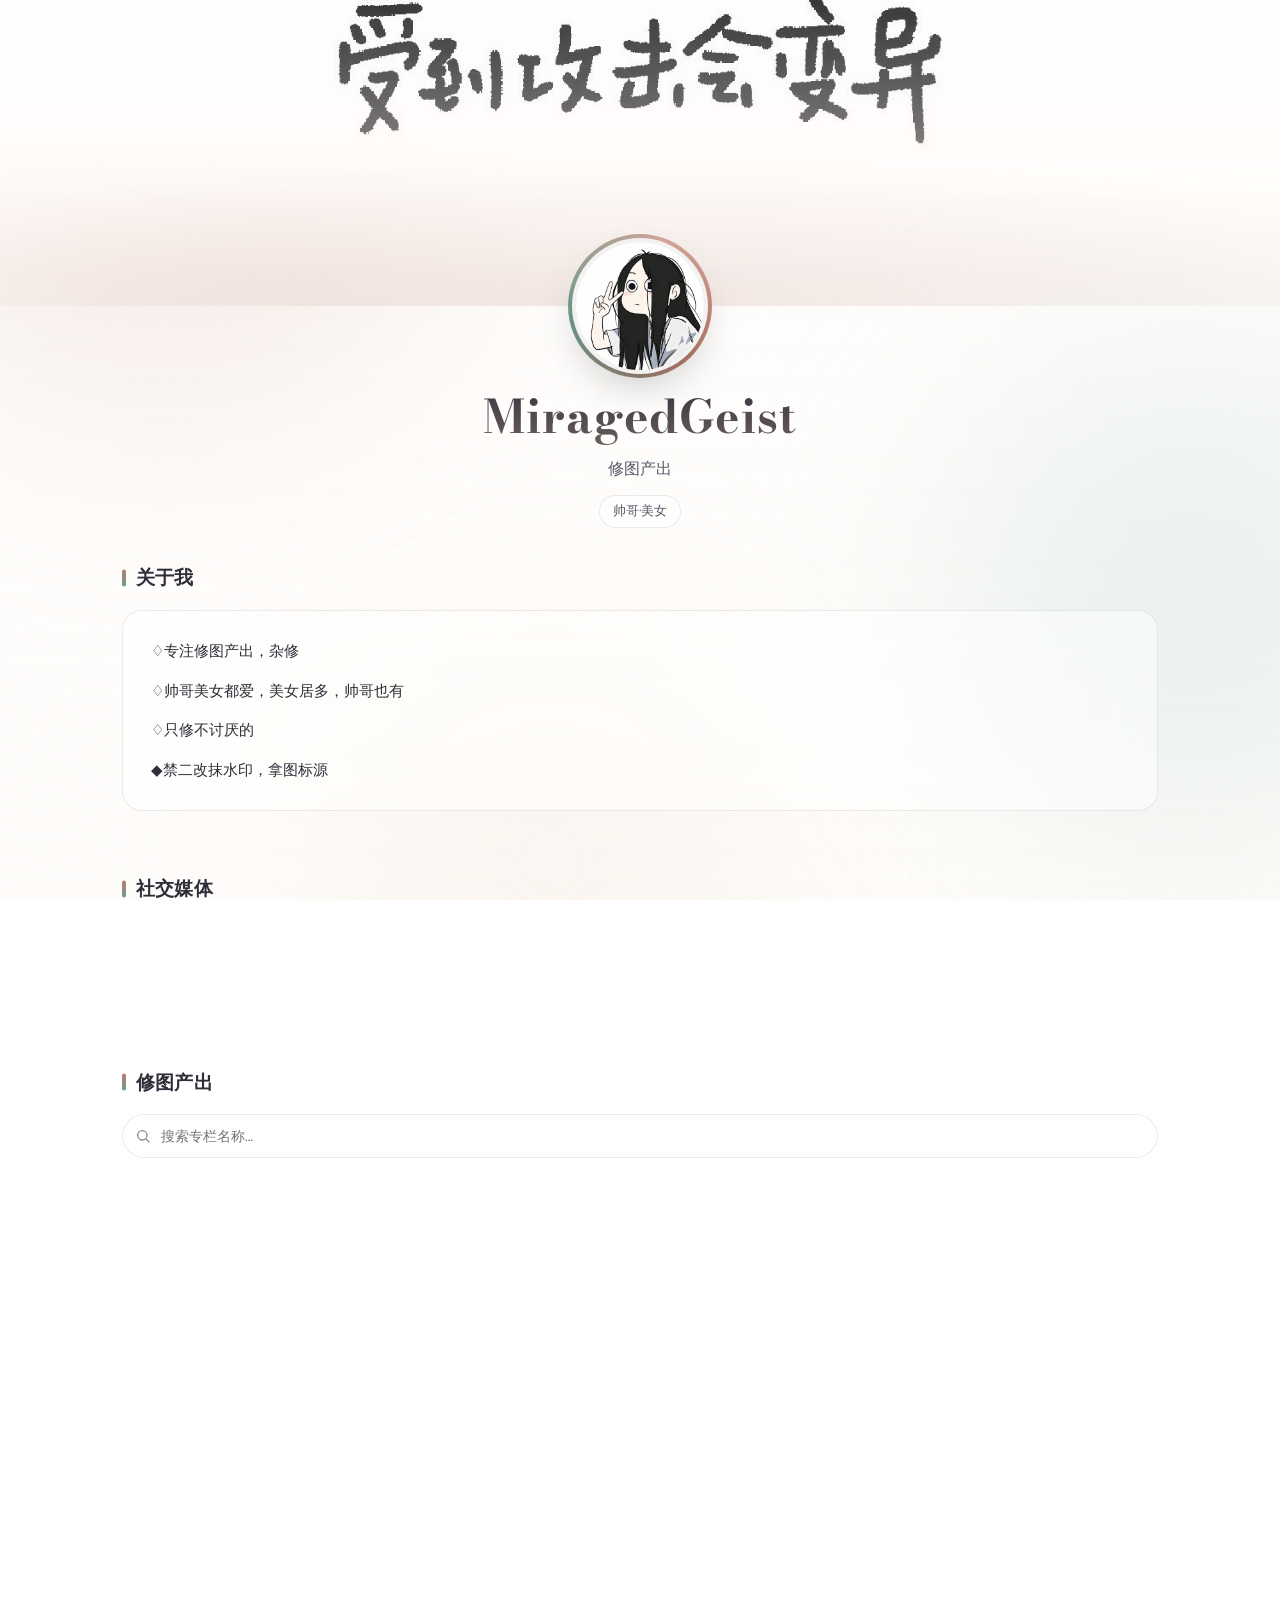
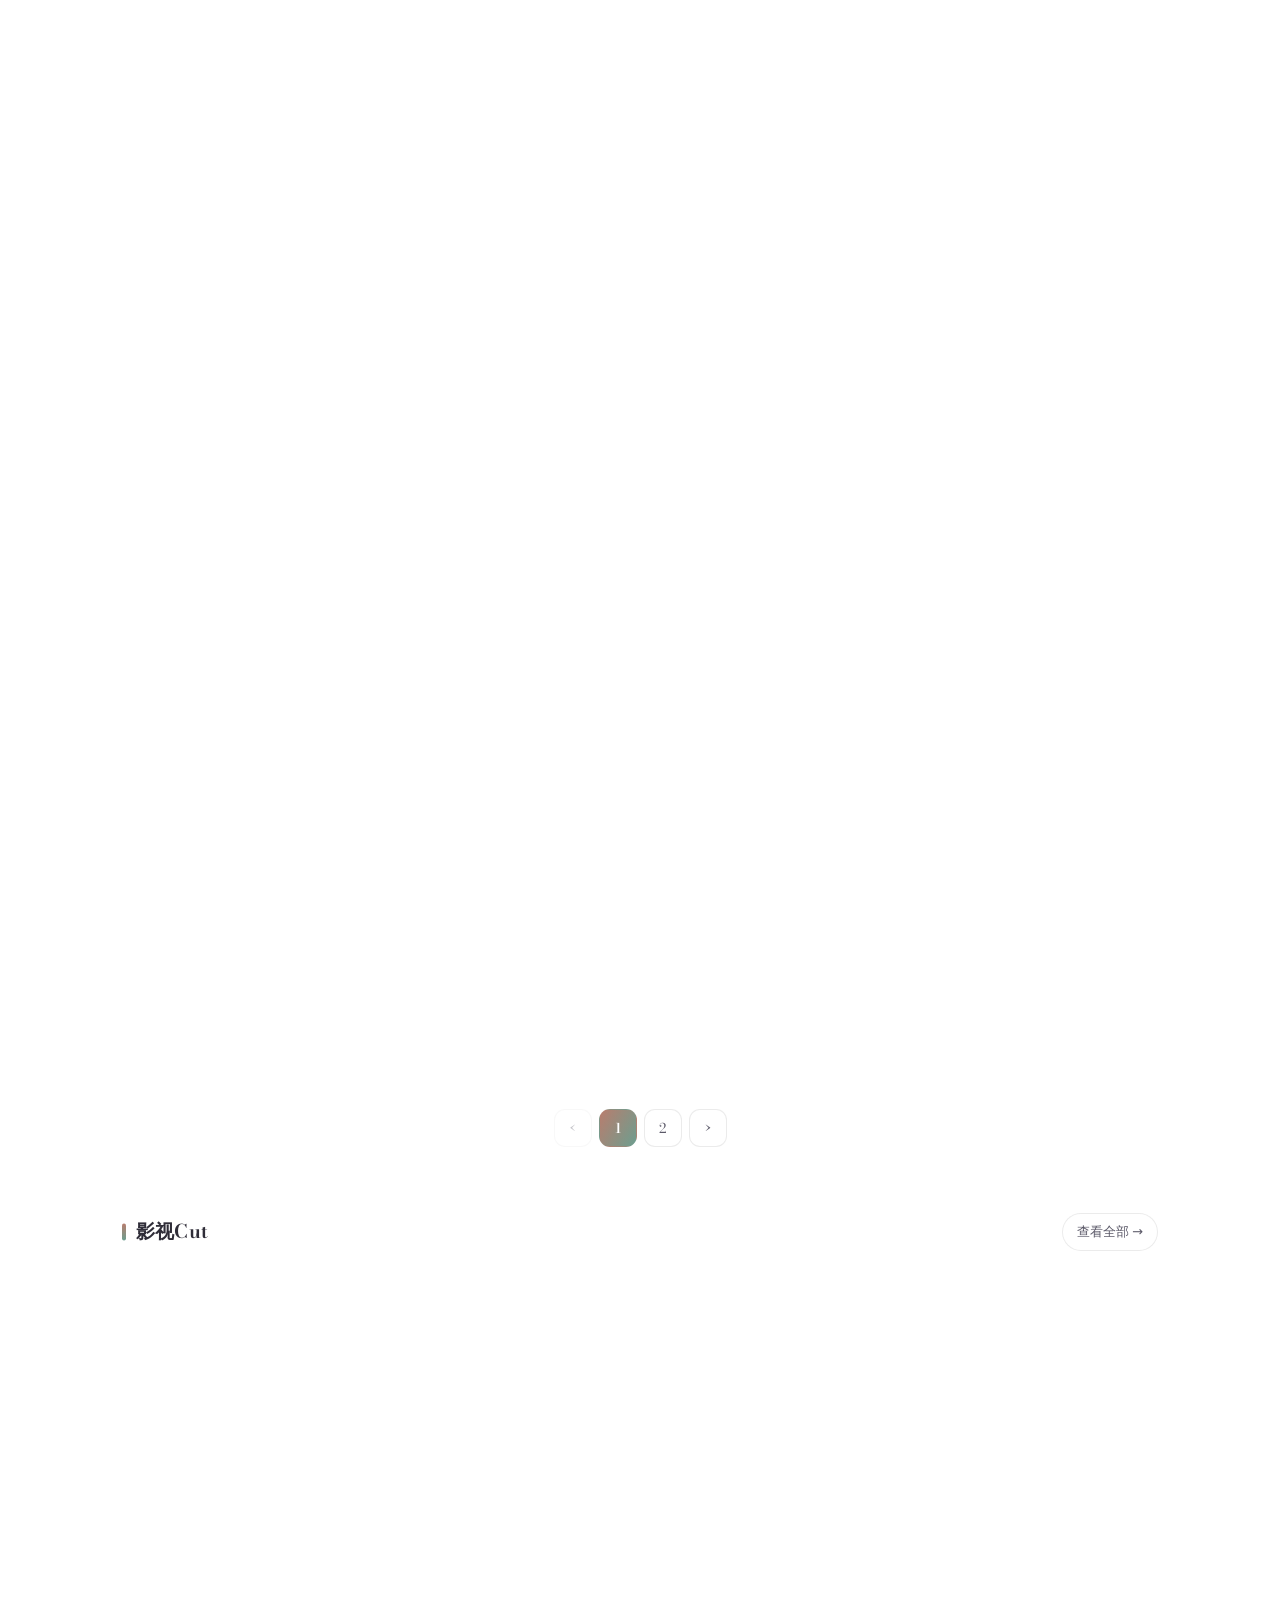
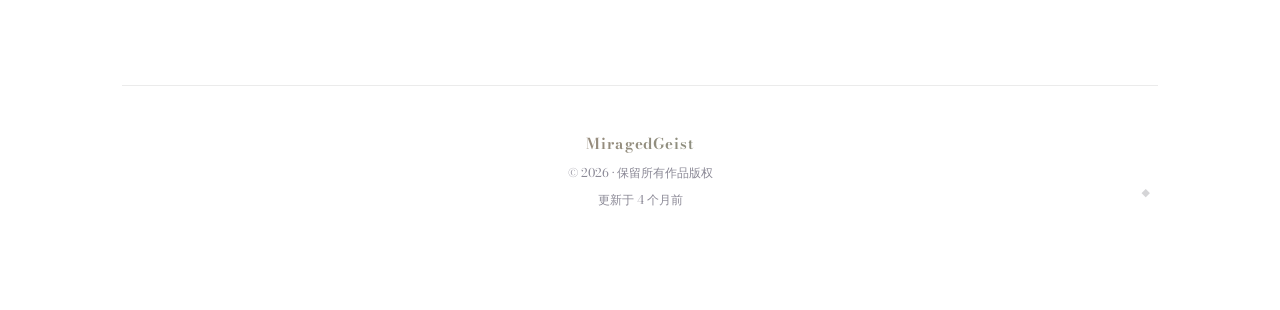
==== index.html @ fd935214 "v5-fix: 灯箱大图原图直出 + 恢复默认原图直传 - app.js cosViewUrl 不再追加 imageMogr2 桶侧缩放/压缩,点开大图与下载均为原图 - admin.js LS_QU" ====
<!DOCTYPE html>
<html lang="zh-CN">
<head>
<meta charset="UTF-8" />
<meta name="viewport" content="width=device-width, initial-scale=1, viewport-fit=cover" />
<title>MiragedGeist</title>
<meta name="description" content="MiragedGeist — 修图与剪辑作品集 · 个人名片" />
<meta property="og:title" content="MiragedGeist" />
<meta property="og:description" content="修图与剪辑作品集 · 个人名片" />
<meta property="og:type" content="profile" />
<!-- 网站图标 / 添加到主屏幕显示的图标（使用头像） -->
<link rel="icon" type="image/png" sizes="32x32" href="media/icons/favicon-32.png" />
<link rel="apple-touch-icon" href="media/icons/apple-touch-icon.png" />
<link rel="manifest" href="manifest.webmanifest" />
<!-- 英文字体：Bodoni Moda 已改为本地自托管（assets/fonts/），不再依赖被墙的 Google Fonts -->
<link rel="preload" as="font" type="font/woff2" href="assets/fonts/bodoni-moda-latin-wght-normal.woff2" crossorigin />
<!-- 中文字体：霞鹜铭心宋（LXGW Heart Serif，国产字体服务，国内访问快） -->
<link rel="stylesheet" href="https://fontsapi.zeoseven.com/24/main/result.css" />
<link rel="stylesheet" href="assets/css/style.css" />
</head>
<body>

<div class="aurora" aria-hidden="true">
  <span class="blob b1"></span><span class="blob b2"></span><span class="blob b3"></span>
  <span class="grain"></span>
</div>

<!-- ============ 首页 ============ -->
<main id="view-home" class="view">

  <!-- Hero -->
  <header class="hero" id="hero">
    <div class="hero-cover" id="heroCover"></div>
    <div class="hero-veil"></div>
    <div class="avatar-wrap">
      <div class="avatar-ring"></div>
      <img class="avatar" id="heroAvatar" alt="头像" />
      <button class="pin-edit avatar-edit" data-edit="avatar" title="更换头像">
        <svg viewBox="0 0 24 24"><path d="M12 15.2a3.2 3.2 0 1 0 0-6.4 3.2 3.2 0 0 0 0 6.4Z"/><path d="M9 3.5 7.8 5.6H5A2 2 0 0 0 3 7.6v9.9a2 2 0 0 0 2 2h14a2 2 0 0 0 2-2V7.6a2 2 0 0 0-2-2h-2.8L15 3.5H9Z" fill="none" stroke="currentColor" stroke-width="1.7"/></svg>
      </button>
    </div>
    <div class="hero-inner">
      <h1 class="hero-name" id="heroName">MiragedGeist</h1>
      <p class="hero-tagline" id="heroTagline"></p>
      <div class="hero-meta" id="heroMeta"></div>
    </div>
    <button class="pin-edit cover-edit" data-edit="cover" title="更换背景图">
      <svg viewBox="0 0 24 24"><path d="M12 15.2a3.2 3.2 0 1 0 0-6.4 3.2 3.2 0 0 0 0 6.4Z"/><path d="M9 3.5 7.8 5.6H5A2 2 0 0 0 3 7.6v9.9a2 2 0 0 0 2 2h14a2 2 0 0 0 2-2V7.6a2 2 0 0 0-2-2h-2.8L15 3.5H9Z" fill="none" stroke="currentColor" stroke-width="1.7"/></svg>
      <span>背景</span>
    </button>
  </header>

  <div class="page">

    <!-- 简介 -->
    <section class="sec" id="sec-about">
      <div class="sec-head">
        <h2>关于我</h2>
        <button class="btn-ghost edit-only" data-edit="bio">编辑简介</button>
      </div>
      <div class="card bio" id="bioBox"></div>
    </section>

    <!-- 社交媒体 -->
    <section class="sec" id="sec-social">
      <div class="sec-head">
        <h2>社交媒体</h2>
        <button class="btn-ghost edit-only" data-edit="social-add">+ 粘贴链接添加</button>
      </div>
      <div class="social-grid" id="socialGrid"></div>
    </section>

    <!-- 修图产出 -->
    <section class="sec" id="sec-works">
      <div class="sec-head">
        <h2>修图产出</h2>
        <button class="btn-ghost edit-only" data-edit="work-add">+ 新建专栏</button>
      </div>
      <div class="search-bar">
        <svg class="mag" viewBox="0 0 24 24"><path d="M21 21l-4.3-4.3M11 18a7 7 0 1 0 0-14 7 7 0 0 0 0 14Z" fill="none" stroke="currentColor" stroke-width="2" stroke-linecap="round"/></svg>
        <input id="workSearch" type="search" placeholder="搜索专栏名称…" autocomplete="off" />
      </div>
      <div class="collections" id="workCollections"></div>
      <div class="pager" id="workPager" hidden></div>
    </section>

    <!-- 影视Cut -->
    <section class="sec" id="sec-films">
      <div class="sec-head">
        <h2>影视Cut</h2>
        <a class="col-more" href="#/films" title="查看全部">查看全部 →</a>
        <button class="btn-ghost edit-only" data-edit="film-add">+ 添加影视</button>
      </div>
      <div class="film-grid" id="filmHome"></div>
    </section>

    <footer class="foot">
      <div class="foot-mark" id="footMark">MiragedGeist</div>
      <div class="foot-sub">© <span id="year"></span> · 保留所有作品版权</div>
      <div class="foot-sub" id="updatedAt"></div>
      <button class="foot-key" id="adminKey" title="管理入口">◆</button>
    </footer>
  </div>
</main>

<!-- ============ 专栏详情 ============ -->
<main id="view-detail" class="view" hidden>
  <div class="page detail-page">
    <button class="back-btn" id="backBtn">
      <svg viewBox="0 0 24 24"><path d="M15 5l-7 7 7 7" fill="none" stroke="currentColor" stroke-width="2" stroke-linecap="round" stroke-linejoin="round"/></svg>
      返回
    </button>
    <div class="detail-head">
      <div class="detail-title-row">
        <h1 id="detailTitle"></h1>
      </div>
      <p id="detailDesc"></p>
      <div class="detail-tools edit-only">
        <button class="btn-solid" id="detailUpload">+ 上传到此专栏</button>
        <button class="btn-ghost" id="detailAddUrl">🌐 粘贴外链图片</button>
        <button class="btn-ghost" id="detailEdit">编辑专栏信息</button>
        <button class="btn-ghost danger" id="detailDelete">删除专栏</button>
      </div>
    </div>
    <div class="masonry" id="detailGrid"></div>
    <div class="pager" id="detailPager" hidden></div>
    <div class="empty" id="detailEmpty" hidden>这个专栏还没有作品</div>
  </div>
</main>

<!-- ============ 影视Cut 列表 ============ -->
<main id="view-films" class="view" hidden>
  <div class="page detail-page">
    <button class="back-btn" id="filmsBackBtn">
      <svg viewBox="0 0 24 24"><path d="M15 5l-7 7 7 7" fill="none" stroke="currentColor" stroke-width="2" stroke-linecap="round" stroke-linejoin="round"/></svg>
      返回
    </button>
    <div class="detail-head">
      <div class="detail-title-row">
        <h1>影视Cut</h1>
      </div>
      <div class="detail-tools edit-only">
        <button class="btn-solid" id="filmAddBtn">+ 添加影视</button>
      </div>
    </div>
    <div class="search-bar">
      <svg class="mag" viewBox="0 0 24 24"><path d="M21 21l-4.3-4.3M11 18a7 7 0 1 0 0-14 7 7 0 0 0 0 14Z" fill="none" stroke="currentColor" stroke-width="2" stroke-linecap="round"/></svg>
      <input id="filmSearch" type="search" placeholder="搜索影视名…" autocomplete="off" />
    </div>
    <div class="film-grid" id="filmList"></div>
    <div class="pager" id="filmPager" hidden></div>
    <div class="empty" id="filmEmpty" hidden>还没有影视资料</div>
  </div>
</main>

<!-- ============ 灯箱 ============ -->
<div class="lightbox" id="lightbox" hidden>
  <button class="lb-close" id="lbClose">✕</button>
  <button class="lb-nav prev" id="lbPrev">‹</button>
  <button class="lb-nav next" id="lbNext">›</button>
  <div class="lb-stage" id="lbStage"></div>
  <div class="lb-cap" id="lbCap"></div>
</div>

<!-- ============ 影视信息弹层 ============ -->
<div class="filmbox" id="filmbox" hidden>
  <button class="lb-close" id="filmboxClose">✕</button>
  <div class="filmbox-panel">
    <img class="filmbox-img" id="filmboxImg" alt="" />
    <div class="filmbox-main">
      <h3 id="filmboxTitle"></h3>
      <div class="filmbox-desc" id="filmboxDesc"></div>
      <div class="filmbox-links" id="filmboxLinks"></div>
    </div>
  </div>
</div>

<!-- ============ 管理抽屉 ============ -->
<aside class="drawer" id="drawer" hidden>
  <div class="drawer-mask" data-close-drawer></div>
  <div class="drawer-panel">
    <div class="drawer-head">
      <h3 id="drawerTitle">管理面板</h3>
      <button class="icon-btn" data-close-drawer>✕</button>
    </div>
    <div class="drawer-body" id="drawerBody"></div>
  </div>
</aside>

<div class="toast-wrap" id="toastWrap"></div>
<div class="busy" id="busy" hidden><div class="busy-box"><div class="spinner"></div><span id="busyText">处理中…</span></div></div>

<input type="file" id="filePicker" hidden />

<!-- v= 为防缓存版本号：每次修改 assets/js 下的文件后，请同步把此数字 +1，
     否则手机/浏览器会一直用旧缓存，看不到更新（表现为「改了但没生效」）。
     v6 对应 2026-08-05 修复：① cosViewUrl 灯箱大图不再桶侧压缩(原图直出)
     ② LS_QUALITY 改名丢弃旧 'high' 残留,默认恢复原图直传。 -->
<script type="module" src="assets/js/app.js?v=6"></script>
</body>
</html>
---- assets/css/style.css ----
/* ==========================================================
   MiragedGeist · 个人名片工作台
   主题：浅亮 pastel 虹彩（基于上传水面光影图）
   ========================================================== */
/* 自托管 Bodoni Moda：原 Google Fonts 在国内常被墙/超时，改为本地托管以加速国内访问 */
@font-face{
  font-family:'Bodoni Moda';
  font-style:normal;
  font-weight:400 900;
  font-display:swap;
  src:url(../fonts/bodoni-moda-latin-wght-normal.woff2) format('woff2-variations');
  unicode-range:U+0000-00FF,U+0131,U+0152-0153,U+02BB-02BC,U+02C6,U+02DA,U+02DC,U+0304,U+0308,U+0329,U+2000-206F,U+20AC,U+2122,U+2191,U+2193,U+2212,U+2215,U+FEFF,U+FFFD;
}
@font-face{
  font-family:'Bodoni Moda';
  font-style:normal;
  font-weight:400 900;
  font-display:swap;
  src:url(../fonts/bodoni-moda-latin-ext-wght-normal.woff2) format('woff2-variations');
  unicode-range:U+0100-02BA,U+02BD-02C5,U+02C7-02CC,U+02CE-02D7,U+02DD-02FF,U+0304,U+0308,U+0329,U+1D00-1DBF,U+1E00-1E9F,U+1EF2-1EFF,U+2020,U+20A0-20AB,U+20AD-20C0,U+2113,U+2C60-2C7F,U+A720-A7FF;
}

:root{
  --accent:#b87d6e;
  --accent-2:#6d9e8f;
  --bg:transparent;
  --bg-soft:#f7f4f0;
  --card:rgba(255,255,255,.52);
  --card-hover:rgba(255,255,255,.70);
  --line:rgba(0,0,0,.08);
  --line-strong:rgba(0,0,0,.14);
  --txt:#2f2d38;
  --txt-2:#5b5968;
  --txt-3:#8b8996;
  --danger:#c75a66;
  --ok:#5a9e7f;
  --radius:20px;
  --radius-s:13px;
  --shadow:0 22px 60px -20px rgba(0,0,0,.20);
  /* 字体：英文用 Bodoni Moda（博多尼体），中文用 霞鹜铭心宋（LXGW Heart Serif） */
  --ff:"Bodoni Moda","LXGW Heart Serif","PingFang SC","Hiragino Sans GB","Microsoft YaHei",system-ui,-apple-system,sans-serif;
  --ff-heading:"Bodoni Moda","LXGW Heart Serif","STSong","SimSun","Noto Serif SC",serif;
}

*{box-sizing:border-box;-webkit-tap-highlight-color:transparent}
html,body{margin:0;padding:0;background:transparent}
html{scroll-behavior:smooth;overflow-anchor:none}
body{
  position:relative;z-index:0;
  background:var(--bg);color:var(--txt);font-family:var(--ff);
  line-height:1.65;overflow-x:hidden;-webkit-font-smoothing:antialiased;
}
body::before{
  content:"";position:fixed;inset:0;z-index:-2;pointer-events:none;
  background:url("../../media/theme-bg.jpg") center/cover no-repeat fixed;
}
body::after{
  content:"";position:fixed;inset:0;z-index:-1;pointer-events:none;
  background:linear-gradient(180deg,rgba(255,252,249,0.32),rgba(255,250,246,0.42));
}
img{display:block;max-width:100%}
button{font-family:inherit;cursor:pointer;border:none;background:none;color:inherit}
a{color:inherit;text-decoration:none}
h1,h2,h3,h4{margin:0;line-height:1.25;letter-spacing:-.01em}
p{margin:0}
::selection{background:var(--accent);color:#fff}

/* ---------- 背景光晕 ---------- */
.aurora{position:fixed;inset:0;z-index:0;pointer-events:none;overflow:hidden}
.blob{position:absolute;border-radius:50%;filter:blur(110px);opacity:.35}
.b1{width:46vw;height:46vw;background:#e6cfc6;top:-14vw;left:-10vw;animation:drift 26s ease-in-out infinite}
.b2{width:38vw;height:38vw;background:#c8ddd6;top:40vh;right:-12vw;animation:drift 34s ease-in-out infinite reverse}
.b3{width:34vw;height:34vw;background:#f0e6d6;bottom:-14vw;left:26vw;opacity:.28;animation:drift 30s ease-in-out infinite}
@keyframes drift{0%,100%{transform:translate(0,0) scale(1)}50%{transform:translate(4vw,-4vh) scale(1.14)}}
.grain{position:absolute;inset:-200%;opacity:.018;
  background-image:url("data:image/svg+xml,%3Csvg xmlns='http://www.w3.org/2000/svg' width='140' height='140'%3E%3Cfilter id='n'%3E%3CfeTurbulence type='fractalNoise' baseFrequency='.85' numOctaves='3'/%3E%3C/filter%3E%3Crect width='100%25' height='100%25' filter='url(%23n)'/%3E%3C/svg%3E")}

.view{position:relative;z-index:1}
.page{max-width:1080px;margin:0 auto;padding:0 22px 90px}

/* ---------- Hero ---------- */
.hero{position:relative;height:clamp(240px,34vh,360px);padding:50px 20px 0;
  margin-bottom:clamp(230px,26vw,260px);isolation:isolate}
.hero-cover{position:absolute;inset:0;background-size:cover;background-position:center;
  background-color:#f0ebe5;
  -webkit-mask-image:linear-gradient(to bottom,#000 45%,transparent 100%);
  mask-image:linear-gradient(to bottom,#000 45%,transparent 100%);}
.hero-cover::after{content:"";position:absolute;inset:0;background:linear-gradient(180deg,rgba(255,250,246,.22),rgba(255,250,246,.78))}
.hero-veil{position:absolute;inset:0;background:radial-gradient(120% 80% at 50% 100%,rgba(184,125,110,.18),transparent 60%)}
.hero-inner{position:absolute;top:100%;left:50%;transform:translateX(-50%);margin-top:82px;
  text-align:center;width:100%;z-index:2}

.avatar-wrap{position:absolute;left:50%;bottom:0;transform:translate(-50%,50%);
  width:136px;height:136px;margin:0;z-index:3}
.avatar-ring{position:absolute;inset:-4px;border-radius:50%;
  background:conic-gradient(from 140deg,var(--accent),var(--accent-2),#d4a79a,var(--accent));
  animation:spin 9s linear infinite;filter:blur(.4px)}
@keyframes spin{to{transform:rotate(360deg)}}
.avatar{position:relative;width:136px;height:136px;border-radius:50%;object-fit:cover;
  border:4px solid rgba(255,255,255,.55);background:#e8e4df;box-shadow:0 18px 44px -12px rgba(0,0,0,.25)}
.avatar-edit{position:absolute;right:0;bottom:4px}

.hero-name{font-family:var(--ff-heading);letter-spacing:.02em;font-size:clamp(30px,5.4vw,46px);font-weight:700;
  background:linear-gradient(180deg,#3a3842,#6b5c5c);-webkit-background-clip:text;background-clip:text;color:transparent}
.hero-tagline{margin-top:10px;color:var(--txt-2);font-size:15.5px;letter-spacing:.01em}
.hero-meta{margin-top:14px;display:flex;gap:8px;justify-content:center;flex-wrap:wrap}
.chip{display:inline-flex;align-items:center;gap:6px;padding:5px 13px;border-radius:999px;
  background:var(--card);border:1px solid var(--line);font-size:12.5px;color:var(--txt-2);backdrop-filter:blur(12px)}

/* ---------- 区块 ---------- */
.sec{margin-bottom:66px;scroll-margin-top:80px}
.sec-head{display:flex;align-items:center;justify-content:space-between;gap:14px;margin-bottom:20px}
.sec-head h2{font-family:var(--ff-heading);letter-spacing:.02em;font-size:19px;font-weight:650;letter-spacing:.01em;position:relative;padding-left:14px}
.sec-head h2::before{content:"";position:absolute;left:0;top:50%;transform:translateY(-50%);
  width:4px;height:17px;border-radius:2px;background:linear-gradient(180deg,var(--accent),var(--accent-2))}

.card{background:var(--card);border:1px solid var(--line);border-radius:var(--radius);
  backdrop-filter:blur(26px) saturate(150%);-webkit-backdrop-filter:blur(26px) saturate(150%)}

.bio{padding:26px 28px;color:var(--txt);font-size:15px;line-height:1.85}
.bio p{margin:0 0 12px}
.bio p:last-child{margin-bottom:0}
.bio h3{font-size:16px;margin:18px 0 8px}
.bio ul,.bio ol{margin:8px 0;padding-left:20px}
.bio li{margin:4px 0}
.bio a{color:var(--accent);border-bottom:1px solid rgba(184,125,110,.4)}
.bio strong{color:var(--txt)}
.bio em{color:var(--accent-2);font-style:normal;background:rgba(109,158,143,.1);padding:1px 6px;border-radius:5px}
.bio hr{border:none;border-top:1px solid var(--line);margin:18px 0}

/* ---------- 社媒卡片 ---------- */
.social-grid{display:grid;grid-template-columns:repeat(auto-fill,minmax(272px,1fr));gap:14px}
.social-card{position:relative;display:flex;gap:14px;align-items:center;padding:16px;
  background:var(--card);border:1px solid var(--line);border-radius:var(--radius-s);
  backdrop-filter:blur(26px) saturate(150%);transition:.28s cubic-bezier(.2,.7,.3,1);overflow:hidden}
.social-card::before{content:"";position:absolute;inset:0;opacity:0;transition:.28s;
  background:radial-gradient(120% 130% at 0% 0%,var(--brand,var(--accent)),transparent 62%)}
.social-card:hover{transform:translateY(-4px);border-color:var(--line-strong);background:var(--card-hover);
  box-shadow:0 18px 40px -22px var(--brand,rgba(0,0,0,.15))}
.social-card:hover::before{opacity:.16}
.sc-avwrap{position:relative;flex:none;z-index:2;pointer-events:none}
.sc-av{width:50px;height:50px;border-radius:14px;object-fit:cover;
  border:1px solid rgba(0,0,0,.08);display:grid;place-items:center}
.brand-tile svg{width:55%;height:55%;fill:#fff;display:block}
.sc-main{position:relative;min-width:0;flex:1}
.sc-name{font-size:14.5px;font-weight:600;white-space:nowrap;overflow:hidden;text-overflow:ellipsis}
.sc-plat{font-size:11.5px;color:var(--txt-3);margin-top:1px}
.sc-stats{display:flex;gap:14px;margin-top:7px}
.sc-stat b{font-size:13px;font-weight:650;display:block;line-height:1.2}
.sc-stat span{font-size:10.5px;color:var(--txt-3)}
.sc-go{position:relative;flex:none;width:30px;height:30px;border-radius:50%;display:grid;place-items:center;
  background:rgba(0,0,0,.05);border:1px solid var(--line);color:var(--txt-2);transition:.25s}
.social-card:hover .sc-go{background:var(--brand,var(--accent));color:#fff;border-color:transparent;transform:rotate(-45deg)}
.sc-tools{position:absolute;top:8px;right:8px;display:none;gap:5px;z-index:3}
.editing .social-card .sc-tools{display:flex}
.mini-btn{width:25px;height:25px;border-radius:8px;background:rgba(255,255,255,.78);border:1px solid var(--line);
  color:var(--txt-2);font-size:11px;display:grid;place-items:center;backdrop-filter:blur(8px)}
.mini-btn:hover{color:var(--txt);border-color:var(--line-strong)}
.mini-btn.danger:hover{color:var(--danger);border-color:var(--danger)}

/* ---------- 专栏 ---------- */
.collections{display:flex;flex-direction:column;gap:22px}
.collection{position:relative;background:var(--card);border:1px solid var(--line);border-radius:var(--radius);
  padding:20px;backdrop-filter:blur(26px) saturate(150%);transition:.3s}
.collection:hover{border-color:var(--line-strong)}
.col-head{display:flex;align-items:flex-end;justify-content:space-between;gap:12px;margin-bottom:12px}
.col-head-l{min-width:0}
.col-title{display:flex;align-items:center;gap:9px;font-family:var(--ff-heading);letter-spacing:.02em;font-size:16.5px;font-weight:650;flex-wrap:wrap}
.col-flex{flex:1;min-width:10px}
.col-title-text{position:relative}
.col-title-text.editable{cursor:text;padding:2px 8px;margin-left:-8px;border-radius:8px;
  border:1px dashed transparent;transition:.22s}
.col-title-text.editable:hover{border-color:var(--accent);background:rgba(184,125,110,.12)}
.col-title-text.editable::after{content:"✎";font-size:11px;color:var(--txt-3);margin-left:7px;opacity:0;transition:.22s}
.col-title-text.editable:hover::after{opacity:1;color:var(--accent)}
.col-count{font-size:11.5px;color:var(--txt-3);font-weight:400;padding:2px 8px;border-radius:999px;
  background:rgba(0,0,0,.04);border:1px solid var(--line)}
.col-count.small{font-size:10.5px;padding:1px 7px}
.col-tools{display:none;gap:5px;margin-left:2px}
.editing .col-tools{display:inline-flex}
.col-desc{font-size:13px;color:var(--txt-3);margin-top:4px}
.col-more{display:inline-flex;align-items:center;gap:5px;font-size:13px;color:var(--txt-2);
  padding:7px 14px;border-radius:999px;border:1px solid var(--line);background:rgba(255,255,255,.35);
  transition:.25s;white-space:nowrap}
.col-more.small{font-size:12px;padding:4px 10px}
.col-more.icon{width:28px;height:28px;padding:0;border-radius:50%;display:inline-grid;place-items:center;
  font-size:14px;color:var(--txt-2);background:rgba(255,255,255,.35)}
.col-more:hover,.col-more.icon:hover{color:var(--txt);border-color:var(--accent);background:var(--card-hover)}

.tri{display:grid;grid-template-columns:repeat(3,1fr);gap:11px}
.tile{position:relative;aspect-ratio:4/5;border-radius:14px;overflow:hidden;background:#e8e4df;
  border:1px solid var(--line);cursor:zoom-in}
.tile img,.tile video{width:100%;height:100%;object-fit:cover;transition:transform .55s cubic-bezier(.2,.7,.3,1)}
.tile:hover img,.tile:hover video{transform:scale(1.07)}
.tile::after{content:"";position:absolute;inset:0;background:linear-gradient(180deg,transparent 55%,rgba(0,0,0,.55));
  opacity:0;transition:.3s}
.tile:hover::after{opacity:1}
.tile-cap{position:absolute;left:11px;right:11px;bottom:9px;font-size:12px;color:#fff;opacity:0;transform:translateY(6px);
  transition:.3s;z-index:2;text-shadow:0 2px 8px rgba(0,0,0,.9)}
.tile:hover .tile-cap{opacity:1;transform:none}
.play-badge{position:absolute;z-index:3;left:50%;top:50%;transform:translate(-50%,-50%);
  width:46px;height:46px;border-radius:50%;background:rgba(0,0,0,.35);backdrop-filter:blur(8px);
  border:1px solid rgba(255,255,255,.32);display:grid;place-items:center;transition:.3s}
.play-badge::after{content:"";border-style:solid;border-width:7px 0 7px 12px;margin-left:3px;
  border-color:transparent transparent transparent #fff}
.tile:hover .play-badge{background:var(--accent);border-color:transparent;transform:translate(-50%,-50%) scale(1.1)}
.m-item .play-badge{pointer-events:none}
/* ---------- 预留框 ---------- */
.tile-slot{display:grid;place-items:center;cursor:default;
  background:
    linear-gradient(135deg,rgba(255,255,255,.35),rgba(255,255,255,.18)),
    repeating-linear-gradient(45deg,rgba(0,0,0,.03) 0 10px,transparent 10px 20px);
  border:1px dashed var(--line-strong)}
.tile-slot.editable{cursor:pointer;transition:.26s cubic-bezier(.2,.7,.3,1)}
.tile-slot.editable:hover{border-color:var(--accent);border-style:solid;
  background:linear-gradient(135deg,rgba(184,125,110,.12),rgba(109,158,143,.06));
  transform:translateY(-3px);box-shadow:0 16px 36px -20px var(--accent)}
.slot-inner{text-align:center;color:var(--txt-3);padding:10px;transition:.26s;pointer-events:none}
.tile-slot.editable:hover .slot-inner{color:var(--accent)}
.slot-icon{font-size:23px;opacity:.42;margin-bottom:7px}
.slot-plus{width:40px;height:40px;margin:0 auto 9px;border-radius:50%;display:grid;place-items:center;
  font-size:23px;font-weight:300;line-height:1;border:1.5px solid currentColor;opacity:.55;transition:.26s}
.tile-slot.editable:hover .slot-plus{opacity:1;background:var(--accent);
  color:#fff;border-color:transparent;transform:rotate(90deg)}
.slot-text{font-size:12.5px;letter-spacing:.02em}
.slot-sub{font-size:10.5px;opacity:.6;margin-top:3px}
.tile-tools{position:absolute;top:7px;right:7px;display:none;gap:5px;z-index:4}
.editing .tile-tools{display:flex}
.tile-star{position:absolute;top:7px;left:7px;z-index:4;font-size:11px;padding:2px 7px;border-radius:7px;
  background:var(--accent);display:none}
.editing .tile-star.on{display:block}

/* ---------- 详情页 ---------- */
.detail-page{padding-top:38px}
.back-btn{display:inline-flex;align-items:center;gap:6px;font-size:13.5px;color:var(--txt-2);
  padding:8px 15px 8px 11px;border-radius:999px;border:1px solid var(--line);background:var(--card);
  backdrop-filter:blur(12px);transition:.25s;margin-bottom:26px}
.back-btn:hover{color:var(--txt);border-color:var(--line-strong);transform:translateX(-3px)}
.back-btn svg{width:16px;height:16px}
.detail-head{margin-bottom:30px}
.detail-title-row{display:flex;align-items:center;justify-content:space-between;gap:14px}
.detail-title-row h1{font-family:var(--ff-heading);letter-spacing:.02em;font-size:clamp(26px,4.6vw,38px);font-weight:700;display:inline-block;margin:0}
.detail-title-row h1.editable{cursor:text;padding:3px 12px;margin-left:-12px;border-radius:11px;
  border:1px dashed transparent;transition:.22s}
.detail-title-row h1.editable:hover{border-color:var(--accent);background:rgba(184,125,110,.12)}
.detail-title-row h1.editable::after{content:"✎";font-size:15px;color:var(--txt-3);margin-left:11px;
  vertical-align:middle;opacity:0;transition:.22s}
.detail-title-row h1.editable:hover::after{opacity:1;color:var(--accent)}
.detail-head p{color:var(--txt-2);margin-top:9px;font-size:14.5px;max-width:640px}
.detail-tools{display:flex;gap:9px;margin-top:18px;flex-wrap:wrap}
.masonry{display:grid;grid-template-columns:repeat(auto-fill,minmax(170px,1fr));gap:14px}
.masonry .m-item{position:relative;border-radius:15px;overflow:hidden;
  background:#e8e4df;border:1px solid var(--line);cursor:zoom-in;transition:.3s;user-select:none;-webkit-user-select:none;-webkit-touch-callout:none}
.masonry .m-item:hover{border-color:var(--line-strong);transform:translateY(-3px)}
.masonry .m-item img,.masonry .m-item video{width:100%;height:100%;object-fit:cover;display:block;aspect-ratio:4/5}
.masonry .m-item.dragging{opacity:.5;border-color:var(--accent)}
.masonry .m-item.drag-over{transform:scale(1.03);border-color:var(--accent);box-shadow:0 0 0 3px rgba(184,125,110,.25)}
.empty{text-align:center;color:var(--txt-3);padding:70px 0;font-size:14px}

/* ---------- 分页器 ---------- */
.pager{display:flex;justify-content:center;align-items:center;gap:7px;flex-wrap:wrap;margin-top:30px}
.pg-btn{min-width:38px;height:38px;padding:0 11px;border-radius:11px;background:var(--card);
  border:1px solid var(--line);color:var(--txt-2);font-size:13.5px;display:grid;place-items:center;
  transition:.22s cubic-bezier(.2,.7,.3,1)}
.pg-btn:hover:not(.disabled):not(.on){color:var(--txt);border-color:var(--line-strong);background:var(--card-hover)}
.pg-btn.on{background:linear-gradient(120deg,var(--accent),var(--accent-2));color:#fff;border-color:transparent;font-weight:600}
.pg-btn.disabled{opacity:.35;cursor:not-allowed}
.pg-ellipsis{color:var(--txt-3);padding:0 4px;font-size:14px;user-select:none}

/* ---------- 按钮 ---------- */
.btn-ghost,.btn-solid{font-size:13px;padding:8px 15px;border-radius:10px;transition:.24s;white-space:nowrap}
.btn-ghost{border:1px solid var(--line);color:var(--txt-2);background:rgba(255,255,255,.35)}
.btn-ghost:hover{color:var(--txt);border-color:var(--line-strong);background:rgba(255,255,255,.55)}
.btn-ghost.danger:hover{color:var(--danger);border-color:var(--danger);background:rgba(199,90,102,.1)}
.btn-solid{background:linear-gradient(120deg,var(--accent),var(--accent-2));color:#fff;font-weight:550;
  box-shadow:0 10px 26px -12px rgba(184,125,110,.35)}
.btn-solid:hover{filter:brightness(1.08);transform:translateY(-1px)}
.btn-solid:disabled{opacity:.45;cursor:not-allowed;transform:none}
.pin-edit{display:none;align-items:center;gap:5px;padding:7px 11px;border-radius:999px;font-size:12px;
  background:rgba(255,255,255,.78);border:1px solid var(--line-strong);color:var(--txt-2);
  backdrop-filter:blur(10px);z-index:5}
.pin-edit:hover{color:var(--txt);border-color:var(--accent)}
.pin-edit svg{width:14px;height:14px;fill:currentColor}
.cover-edit{position:absolute;top:18px;right:18px}
.editing .pin-edit{display:inline-flex}
.edit-only{display:none!important}
.editing .edit-only{display:inline-flex!important}
.detail-tools.edit-only{display:none!important}
.editing .detail-tools.edit-only{display:flex!important}

/* ---------- 页脚 ---------- */
.foot{text-align:center;padding:46px 0 10px;border-top:1px solid var(--line);position:relative}
.foot-mark{font-family:var(--ff-heading);letter-spacing:.06em;font-size:15px;font-weight:650;letter-spacing:.06em;
  background:linear-gradient(90deg,var(--accent),var(--accent-2));-webkit-background-clip:text;background-clip:text;color:transparent}
.foot-sub{font-size:12px;color:var(--txt-3);margin-top:7px}
.foot-key{position:absolute;right:0;bottom:12px;font-size:11px;color:rgba(47,45,56,.20);padding:8px}
.foot-key:hover{color:var(--accent)}

/* ---------- 灯箱 ---------- */
.lightbox{position:fixed;inset:0;z-index:200;background:rgba(245,242,238,.96);backdrop-filter:blur(22px);
  display:grid;place-items:center;animation:fade .25s}
.lightbox[hidden]{display:none!important}
@keyframes fade{from{opacity:0}}
.lb-stage{max-width:92vw;max-height:82vh;display:grid;place-items:center}
.lb-stage img,.lb-stage video{max-width:92vw;max-height:82vh;border-radius:12px;
  box-shadow:0 30px 90px -30px rgba(0,0,0,.35)}
.lb-cap{position:absolute;bottom:26px;left:50%;transform:translateX(-50%);font-size:13.5px;color:var(--txt-2);
  text-align:center;max-width:80vw;display:flex;align-items:center;gap:14px;flex-wrap:wrap;justify-content:center}
.lb-cap span{opacity:.9}
.lb-download{font-size:12.5px;color:#fff;padding:6px 13px;border-radius:999px;
  background:var(--accent);border:1px solid transparent;transition:.25s;white-space:nowrap}
.lb-download:hover{background:var(--accent-2)}
.lb-close{position:absolute;top:20px;right:24px;font-size:22px;color:var(--txt-2);width:42px;height:42px;
  border-radius:50%;border:1px solid var(--line)}
.lb-close:hover{color:var(--txt);background:rgba(0,0,0,.06)}
.lb-nav{position:absolute;top:50%;transform:translateY(-50%);font-size:40px;color:var(--txt-2);
  width:54px;height:54px;border-radius:50%;line-height:1}
.lb-nav:hover{color:var(--txt);background:rgba(0,0,0,.06)}
.lb-nav.prev{left:16px}.lb-nav.next{right:16px}

/* ---------- 抽屉 ---------- */
.drawer{position:fixed;inset:0;z-index:300}
.drawer[hidden]{display:none!important}
.drawer-mask{position:absolute;inset:0;background:rgba(30,28,34,.35);backdrop-filter:blur(6px);animation:fade .25s}
.drawer-panel{position:absolute;top:0;right:0;height:100%;width:min(460px,100%);
  background:linear-gradient(180deg,rgba(255,255,255,.94),rgba(250,248,245,.94));border-left:1px solid var(--line);
  display:flex;flex-direction:column;animation:slide .34s cubic-bezier(.2,.8,.25,1);box-shadow:var(--shadow)}
@keyframes slide{from{transform:translateX(100%)}}
.drawer-head{display:flex;align-items:center;justify-content:space-between;padding:20px 22px;
  border-bottom:1px solid var(--line);flex:none}
.drawer-head h3{font-size:16px}
.icon-btn{width:32px;height:32px;border-radius:9px;color:var(--txt-2);border:1px solid var(--line)}
.icon-btn:hover{color:var(--txt);background:rgba(0,0,0,.06)}
.drawer-body{padding:22px;overflow-y:auto;flex:1}
.drawer-body::-webkit-scrollbar{width:6px}
.drawer-body::-webkit-scrollbar-thumb{background:rgba(0,0,0,.12);border-radius:3px}

.field{margin-bottom:17px}
.field label{display:block;font-size:12.5px;color:var(--txt-2);margin-bottom:7px;font-weight:500}
.field .hint{font-size:11.5px;color:var(--txt-3);margin-top:6px;line-height:1.6}
input[type=text],input[type=url],input[type=password],input[type=number],textarea,select{
  width:100%;padding:11px 13px;border-radius:11px;background:rgba(255,255,255,.45);
  border:1px solid var(--line);color:var(--txt);font-size:13.5px;font-family:inherit;transition:.2s}
input:focus,textarea:focus,select:focus{outline:none;border-color:var(--accent);background:rgba(184,125,110,.08)}
textarea{resize:vertical;min-height:130px;line-height:1.7}
select option{background:#f7f4f0}
.row{display:grid;grid-template-columns:1fr 1fr;gap:11px}
.drawer-actions{display:flex;gap:10px;margin-top:24px;padding-top:18px;border-top:1px solid var(--line)}
.drawer-actions .btn-solid,.drawer-actions .btn-ghost{flex:1;text-align:center;padding:11px}
.tip{padding:12px 14px;border-radius:11px;background:rgba(184,125,110,.1);border:1px solid rgba(184,125,110,.25);
  font-size:12.3px;color:var(--txt);line-height:1.7;margin-bottom:17px}
.tip.warn{background:rgba(202,162,80,.1);border-color:rgba(202,162,80,.28);color:#5c4b2a}
.tip.ok{background:rgba(90,158,127,.1);border-color:rgba(90,158,127,.28);color:#2d5a46}
.tip code{background:rgba(0,0,0,.08);padding:1px 5px;border-radius:4px;font-size:11.5px}
.list-item{display:flex;align-items:center;gap:11px;padding:11px 13px;border-radius:12px;
  background:rgba(255,255,255,.35);border:1px solid var(--line);margin-bottom:9px}
.list-item img{width:36px;height:36px;border-radius:9px;object-fit:cover;flex:none;background:#e8e4df}
.list-item .li-main{flex:1;min-width:0}
.list-item .li-main b{display:block;font-size:13px;font-weight:550;white-space:nowrap;overflow:hidden;text-overflow:ellipsis}
.list-item .li-main span{font-size:11px;color:var(--txt-3)}
.seg{display:flex;gap:6px;background:rgba(0,0,0,.04);padding:4px;border-radius:12px;margin-bottom:17px}
.seg button{flex:1;padding:8px;border-radius:9px;font-size:12.5px;color:var(--txt-2);transition:.2s}
.seg button.on{background:var(--accent);color:#fff}
.up-zone{border:1.5px dashed var(--line-strong);border-radius:14px;padding:30px 18px;text-align:center;
  color:var(--txt-3);font-size:13px;transition:.25s;cursor:pointer;outline:none}
.up-zone:hover,.up-zone.drag{border-color:var(--accent);color:var(--accent);background:rgba(184,125,110,.08)}
.up-zone:focus-visible{border-color:var(--accent);box-shadow:0 0 0 3px rgba(184,125,110,.22)}
.up-list{margin-top:14px;max-height:300px;overflow-y:auto;padding-right:4px}
.up-empty{text-align:center;color:var(--txt-3);font-size:12.5px;padding:10px}

.up-item{display:flex;align-items:center;gap:11px;padding:9px 11px;border-radius:12px;
  background:rgba(255,255,255,.4);border:1px solid var(--line);margin-bottom:9px}
.up-item.done{border-color:rgba(90,158,127,.4);background:rgba(90,158,127,.08)}
.up-item.error{border-color:rgba(199,90,102,.45);background:rgba(199,90,102,.08)}
.up-thumb{width:44px;height:44px;border-radius:9px;overflow:hidden;flex:none;background:#e8e4df;display:grid;place-items:center}
.up-thumb img,.up-thumb video{width:100%;height:100%;object-fit:cover}
.up-item-main{flex:1;min-width:0}
.up-item-main b{display:block;font-size:12.5px;font-weight:550;white-space:nowrap;overflow:hidden;text-overflow:ellipsis}
.up-item-main span{font-size:11px;color:var(--txt-3)}
.up-item-status{font-size:11px;color:var(--txt-2);margin:2px 0 4px}
.up-item.done .up-item-status{color:var(--ok)}
.up-item.error .up-item-status{color:var(--danger)}
.up-bar{height:5px;border-radius:3px;background:rgba(0,0,0,.08);overflow:hidden}
.up-bar i{display:block;height:100%;width:0;background:linear-gradient(90deg,var(--accent),var(--accent-2));
  border-radius:3px;transition:width .25s ease}
.up-item.done .up-bar i{background:var(--ok)}
.up-item.error .up-bar i{background:var(--danger);width:100%!important}
.up-summary{font-size:11.5px;color:var(--txt-3);margin-top:8px;text-align:right}

/* ---------- Toast / Busy ---------- */
.toast-wrap{position:fixed;bottom:26px;left:50%;transform:translateX(-50%);z-index:500;
  display:flex;flex-direction:column;gap:9px;align-items:center;pointer-events:none}
.toast{padding:11px 20px;border-radius:12px;background:rgba(255,255,255,.92);border:1px solid var(--line-strong);
  font-size:13px;box-shadow:var(--shadow);animation:pop .3s;backdrop-filter:blur(14px);max-width:88vw}
.toast.ok{border-color:rgba(90,158,127,.45);color:#2d5a46}
.toast.err{border-color:rgba(199,90,102,.45);color:#7a2e35}
@keyframes pop{from{opacity:0;transform:translateY(14px) scale(.95)}}
.busy{position:fixed;inset:0;z-index:600;display:grid;place-items:center;background:rgba(247,244,240,.78);backdrop-filter:blur(6px)}
.busy[hidden]{display:none!important}
.busy-box{display:flex;align-items:center;gap:13px;padding:18px 26px;border-radius:15px;
  background:rgba(255,255,255,.92);border:1px solid var(--line-strong);font-size:13.5px;box-shadow:var(--shadow)}
.spinner{width:19px;height:19px;border:2.5px solid rgba(0,0,0,.12);border-top-color:var(--accent);
  border-radius:50%;animation:sp .8s linear infinite}
@keyframes sp{to{transform:rotate(360deg)}}

/* 编辑模式条 */
.edit-bar{position:fixed;top:0;left:0;right:0;z-index:150;display:flex;align-items:center;justify-content:center;
  gap:12px;padding:9px 16px;font-size:12.5px;
  background:linear-gradient(90deg,rgba(196,154,140,.92),rgba(143,181,168,.92));color:#2f2d38;font-weight:600;
  box-shadow:0 6px 22px -8px rgba(184,125,110,.25)}
.edit-bar button{padding:5px 13px;border-radius:8px;background:rgba(0,0,0,.78);color:#fff;font-size:12px;font-weight:550}
.edit-bar button:hover{background:#000}
body.editing{padding-top:40px}

/* 常驻「一键发布」气泡：有未发布修改时浮在右下角，避免忘记点发布 */
.publish-fab{position:fixed;right:14px;bottom:62px;z-index:160;max-width:80vw;
  padding:11px 15px;border:0;border-radius:999px;
  background:linear-gradient(120deg,var(--accent),var(--accent-2));color:#fff;
  font-size:13px;font-weight:650;white-space:nowrap;cursor:pointer;
  box-shadow:0 8px 24px -6px rgba(120,80,200,.55);animation:pf-in .25s ease}
.publish-fab.warn{background:linear-gradient(120deg,#e0894b,#e0b04b);box-shadow:0 8px 24px -6px rgba(200,140,60,.5)}
.publish-fab:active{transform:scale(.97)}
@keyframes pf-in{from{opacity:0;transform:translateY(8px)}to{opacity:1;transform:none}}
body.editing .cover-edit{top:56px}

/* ---------- 搜索条 ---------- */
.search-bar{position:relative;margin-bottom:16px}
.search-bar .mag{position:absolute;left:13px;top:50%;transform:translateY(-50%);width:16px;height:16px;color:var(--txt-3);pointer-events:none}
.search-bar input{width:100%;padding:11px 14px 11px 38px;border-radius:999px;background:rgba(255,255,255,.5);
  border:1px solid var(--line);color:var(--txt);font-size:13.5px;font-family:inherit;transition:.2s}
.search-bar input:focus{outline:none;border-color:var(--accent);background:rgba(184,125,110,.08)}
.search-bar input::-webkit-search-cancel-button{cursor:pointer}

/* ---------- 影视Cut ---------- */
.film-grid{display:grid;grid-template-columns:repeat(auto-fill,minmax(190px,1fr));gap:14px}
.film-card{background:var(--card);border:1px solid var(--line);border-radius:var(--radius-s);overflow:hidden;
  backdrop-filter:blur(26px) saturate(150%);transition:.3s cubic-bezier(.2,.7,.3,1)}
.film-card:hover{transform:translateY(-4px);border-color:var(--line-strong);background:var(--card-hover);box-shadow:0 18px 42px -22px rgba(0,0,0,.18)}
.film-thumb{position:relative;aspect-ratio:3/4;overflow:hidden;cursor:zoom-in;background:#e8e4df}
.film-thumb img{width:100%;height:100%;object-fit:cover;transition:transform .55s cubic-bezier(.2,.7,.3,1)}
.film-thumb:hover img{transform:scale(1.06)}
.film-thumb::after{content:"";position:absolute;inset:0;background:linear-gradient(180deg,transparent 58%,rgba(0,0,0,.5));opacity:0;transition:.3s}
.film-thumb:hover::after{opacity:1}
.film-play{position:absolute;right:9px;bottom:9px;z-index:3;width:32px;height:32px;border-radius:50%;
  background:rgba(0,0,0,.42);backdrop-filter:blur(6px);display:grid;place-items:center;color:#fff;font-size:14px;opacity:0;transition:.3s}
.film-thumb:hover .film-play{opacity:1}
.film-tools{position:absolute;top:8px;right:8px;display:none;gap:5px;z-index:4}
.editing .film-tools{display:flex}
.film-meta{padding:12px 14px 14px}
.film-title{font-family:var(--ff-heading);font-size:15px;font-weight:600;line-height:1.35;letter-spacing:.01em}
.film-desc{font-size:12px;color:var(--txt-3);margin-top:5px;line-height:1.5;display:-webkit-box;-webkit-line-clamp:2;-webkit-box-orient:vertical;overflow:hidden}

/* 影视信息弹层 */
.filmbox{position:fixed;inset:0;z-index:250;background:rgba(245,242,238,.97);backdrop-filter:blur(22px);
  display:grid;place-items:center;padding:24px;animation:fade .25s}
.filmbox[hidden]{display:none!important}
.filmbox-panel{display:grid;grid-template-columns:minmax(0,1fr) minmax(0,1.05fr);gap:26px;width:100%;max-width:860px;
  background:rgba(255,255,255,.92);border:1px solid var(--line);border-radius:22px;padding:22px;box-shadow:var(--shadow);max-height:88vh;overflow:auto}
.filmbox-img{width:100%;border-radius:14px;object-fit:cover;background:#e8e4df;max-height:72vh}
.filmbox-main{min-width:0;display:flex;flex-direction:column}
.filmbox-main h3{font-family:var(--ff-heading);font-size:23px;font-weight:700;margin-bottom:12px;letter-spacing:.01em}
.filmbox-desc{font-size:14px;line-height:1.8;color:var(--txt);flex:1}
.filmbox-desc p{margin:0 0 10px}
.filmbox-desc p:last-child{margin-bottom:0}
.filmbox-desc h3{font-size:15px;margin:14px 0 6px}
.filmbox-desc ul,.filmbox-desc ol{margin:8px 0;padding-left:20px}
.filmbox-desc li{margin:3px 0}
.filmbox-desc a{color:var(--accent);border-bottom:1px solid rgba(184,125,110,.4)}
.filmbox-desc strong{color:var(--txt)}
.filmbox-desc em{color:var(--accent-2);font-style:normal;background:rgba(109,158,143,.1);padding:1px 6px;border-radius:5px}
.filmbox-desc hr{border:none;border-top:1px solid var(--line);margin:14px 0}
.filmbox-links{margin-top:18px;display:flex;flex-direction:column;gap:10px}
.netdisk-link{display:flex;align-items:center;justify-content:space-between;gap:12px;padding:13px 16px;border-radius:13px;
  background:linear-gradient(120deg,var(--accent),var(--accent-2));color:#fff;font-size:13.5px;font-weight:550;transition:.25s;
  box-shadow:0 10px 26px -12px rgba(184,125,110,.4)}
.netdisk-link:hover{filter:brightness(1.07);transform:translateY(-1px)}
.netdisk-link .nd-go{font-size:12px;opacity:.92;white-space:nowrap}
.filmbox .lb-close{top:20px;right:24px;background:rgba(255,255,255,.7)}
.filmbox .lb-close:hover{background:rgba(0,0,0,.06)}

/* 表单：影视图片预览 / 网盘链接行 */
.form-img-preview{width:100%;max-height:220px;object-fit:cover;border-radius:12px;margin-top:10px;border:1px solid var(--line)}
.links-editor .link-row{display:grid;grid-template-columns:1fr 1.45fr auto;gap:8px;margin-bottom:8px;align-items:center}
.links-editor .link-row input{padding:9px 11px}
.links-editor .link-row .mini-btn{width:28px;height:28px}

/* ---------- 响应式 ---------- */
/* 手机端固定 3 列；更宽窗口用 auto-fill 让列数随宽度自动增加 */
@media(max-width:600px){
  .masonry{grid-template-columns:repeat(3,1fr);gap:7px}
}
@media(max-width:760px){
  .page{padding:0 15px 70px}
  .hero{padding-top:56px}
  .hero-inner{margin-top:72px}
  .avatar-wrap,.avatar{width:112px;height:112px}
  .sec{margin-bottom:52px}
  .sec-head{flex-wrap:wrap}
  .social-grid{grid-template-columns:1fr}
  .collection{padding:15px}
  .col-head{flex-direction:column;align-items:flex-start}
  .tri{gap:7px}
  .masonry{gap:8px}
  .lb-nav{font-size:30px;width:42px;height:42px}
  .drawer-panel{width:100%}
  .film-grid{grid-template-columns:repeat(auto-fill,minmax(140px,1fr));gap:11px}
  .filmbox-panel{grid-template-columns:1fr;padding:16px;gap:16px}
  .filmbox-img{max-height:46vh}
}
@media(max-width:420px){.masonry{gap:6px}.film-grid{grid-template-columns:repeat(2,1fr)}}
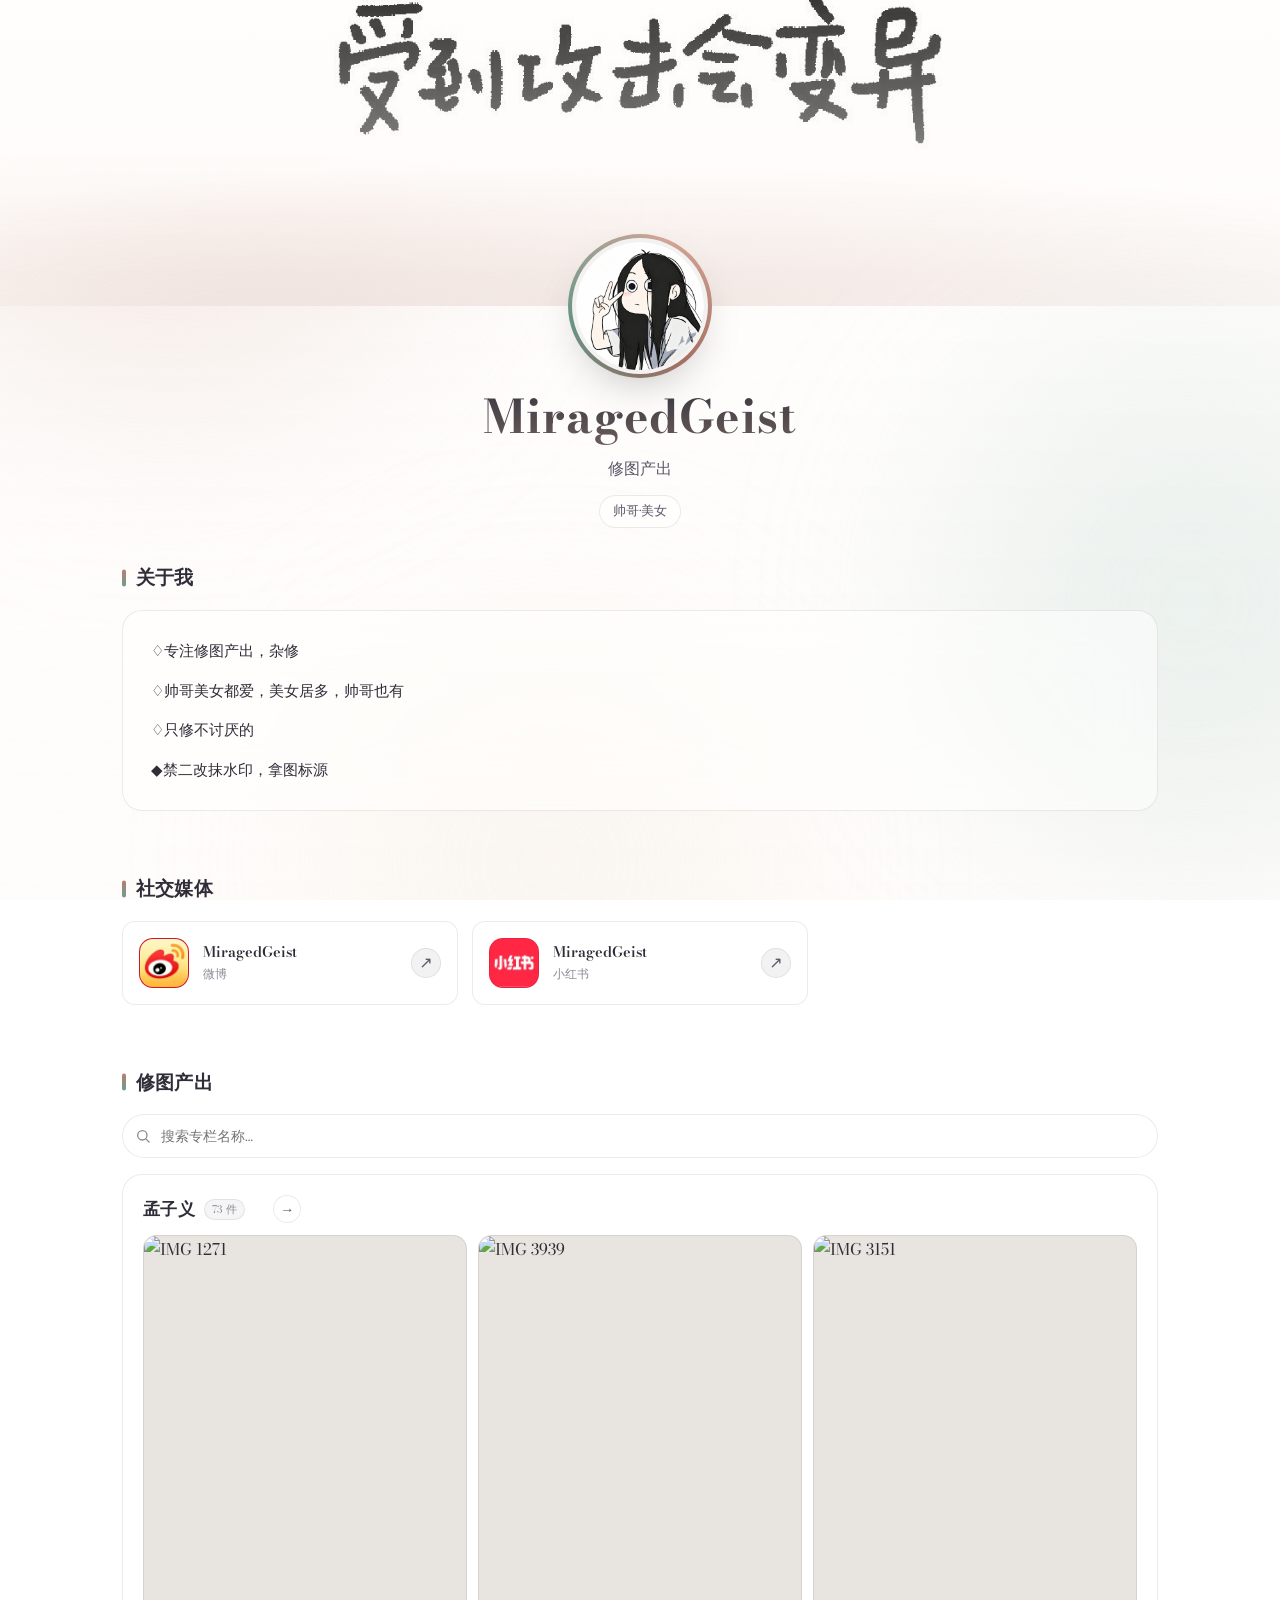
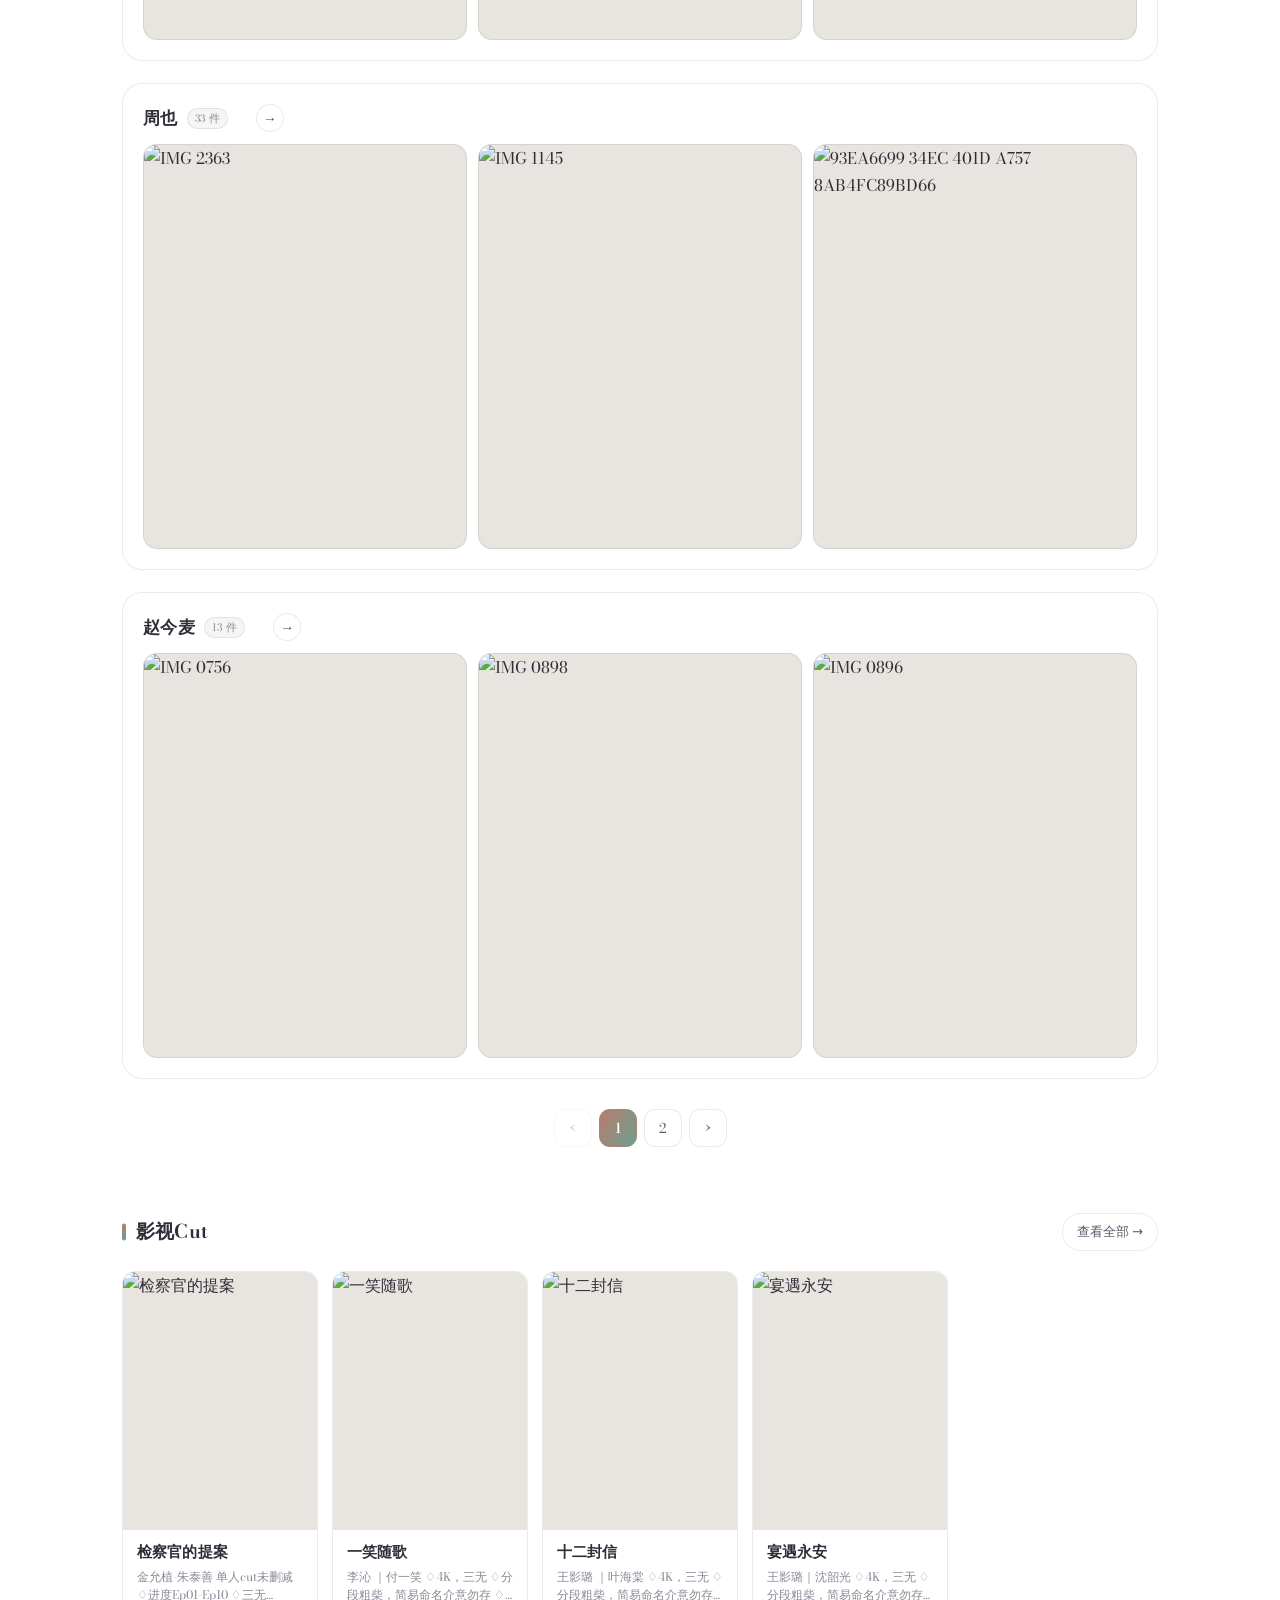
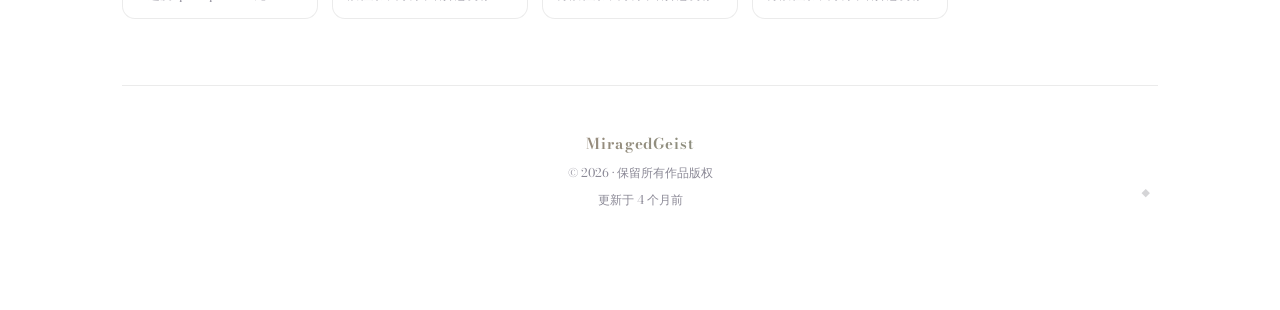
==== commit 42b60602: "feat: 独立批量上传页 upload.html（生成原图/缩略图外链） - 批量选图/拖拽，原图字节级直传 COS（复用 cos.js 预签名直传），缩略图本地 700px - 每张生成「原图外链" ====
--- a/index.html
+++ b/index.html
@@ -192,10 +192,7 @@
 
 <input type="file" id="filePicker" hidden />
 
-<!-- v= 为防缓存版本号：每次修改 assets/js 下的文件后，请同步把此数字 +1，
-     否则手机/浏览器会一直用旧缓存，看不到更新（表现为「改了但没生效」）。
-     v6 对应 2026-08-05 修复：① cosViewUrl 灯箱大图不再桶侧压缩(原图直出)
-     ② LS_QUALITY 改名丢弃旧 'high' 残留,默认恢复原图直传。 -->
-<script type="module" src="assets/js/app.js?v=6"></script>
+<!-- v= 为防缓存版本号：每次修改 assets/js 下的文件后请同步把此数字 +1（与 index.html 一致） -->
+<script type="module" src="assets/js/app.js?v=8"></script>
 </body>
 </html>
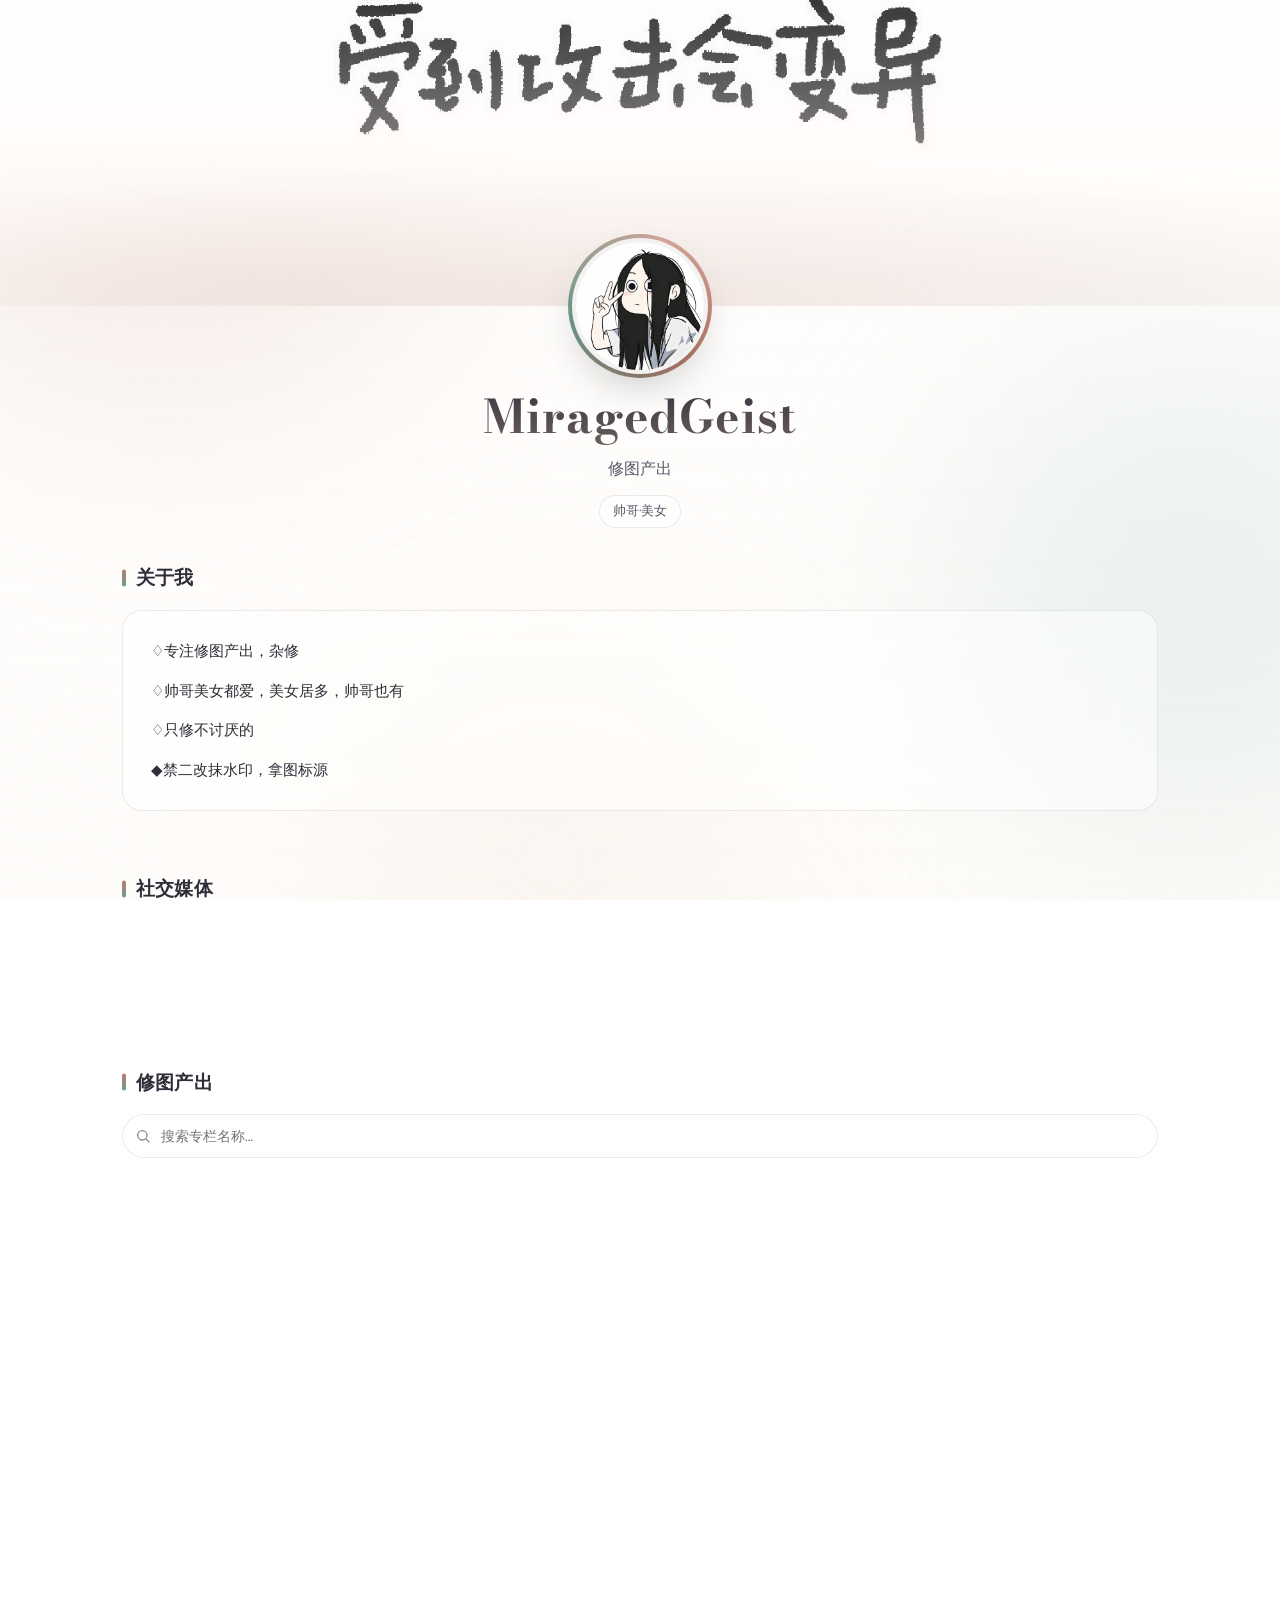
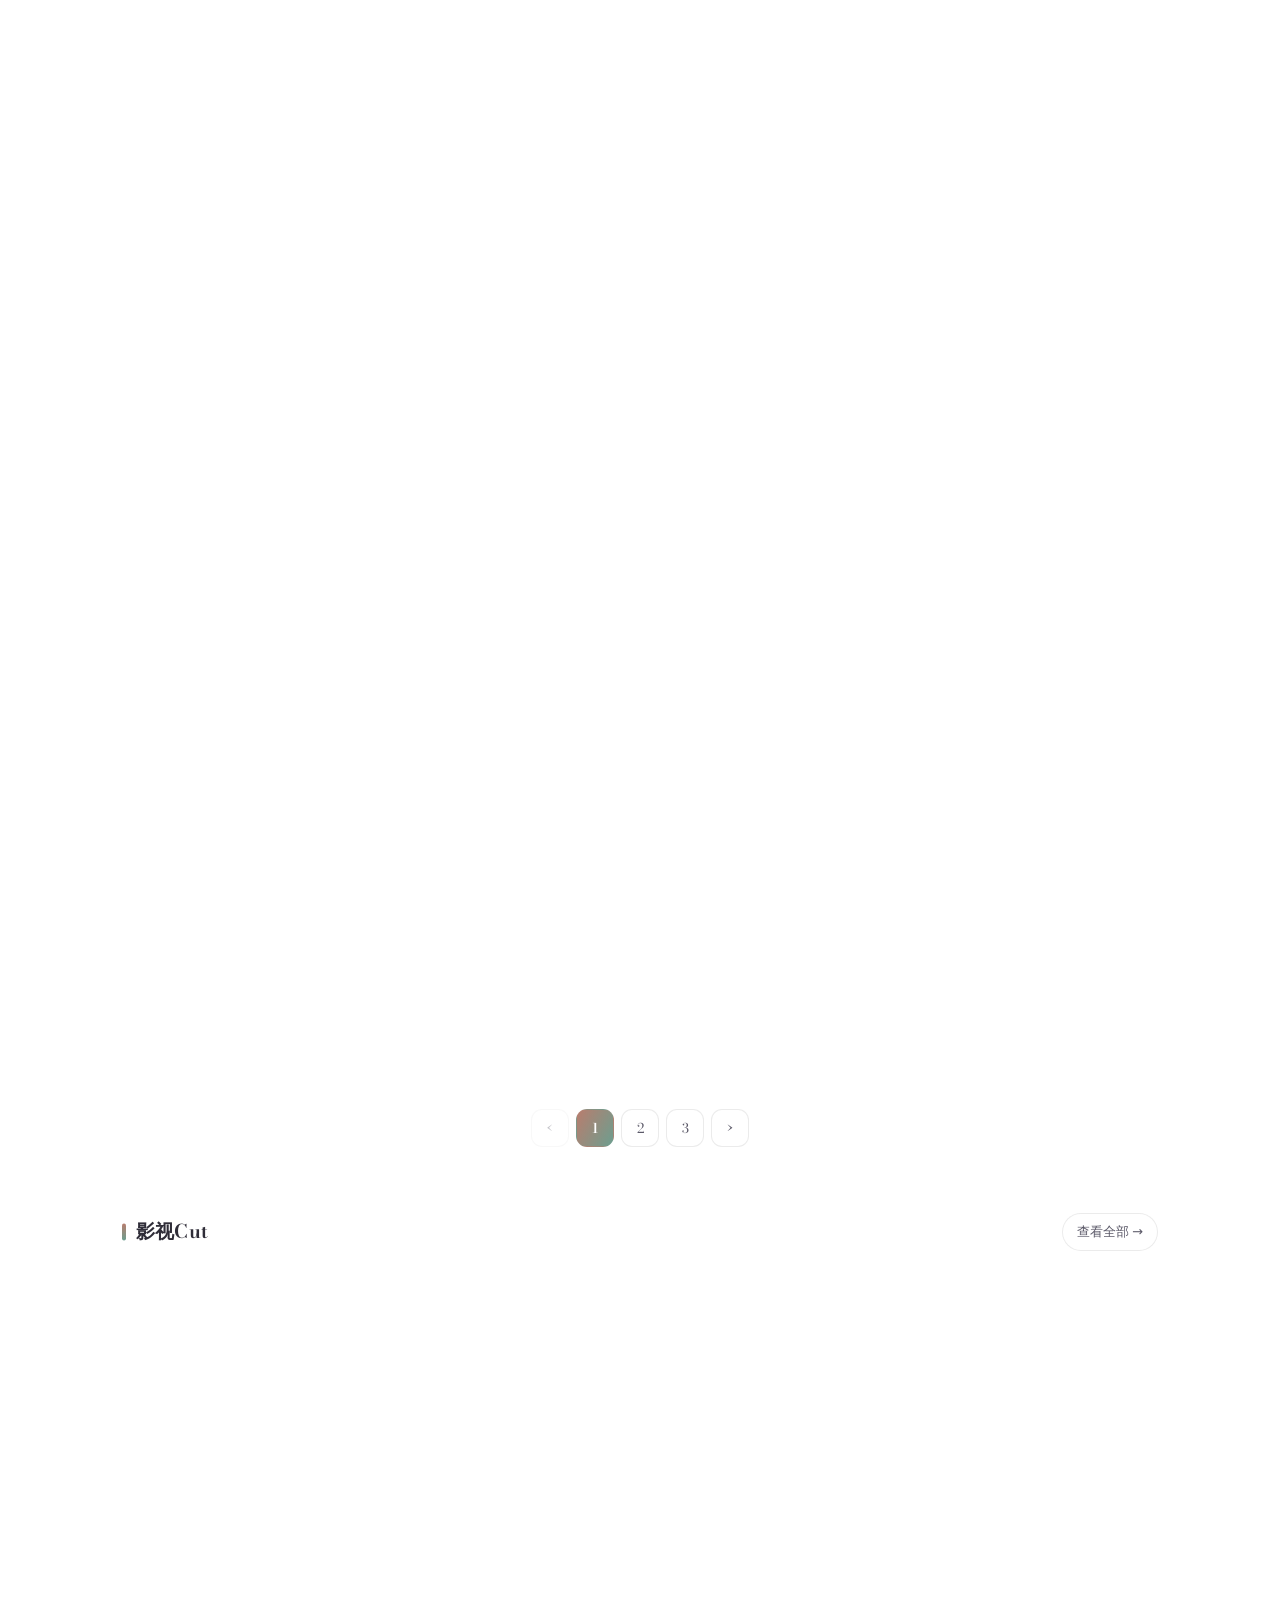
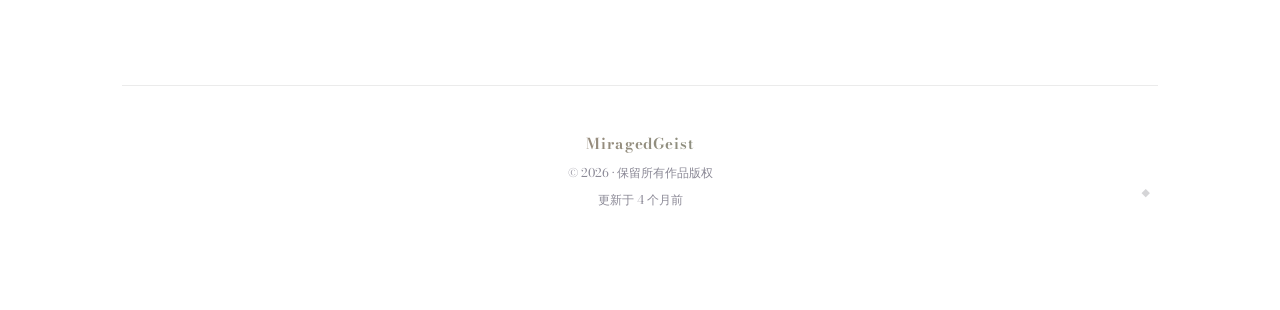
==== commit 2dd898b4: "fix: 修复专栏查看全部按钮中文ID路由编码 + 影视图片COS直传Cut文件夹 Bug1: 专栏卡片→按钮点击后跳回首页顶部 - 根因: 中文col.id(如'黄羿')未做encodeURICom" ====
--- a/index.html
+++ b/index.html
@@ -193,6 +193,6 @@
 <input type="file" id="filePicker" hidden />
 
 <!-- v= 为防缓存版本号：每次修改 assets/js 下的文件后请同步把此数字 +1（与 index.html 一致） -->
-<script type="module" src="assets/js/app.js?v=8"></script>
+<script type="module" src="assets/js/app.js?v=9"></script>
 </body>
 </html>
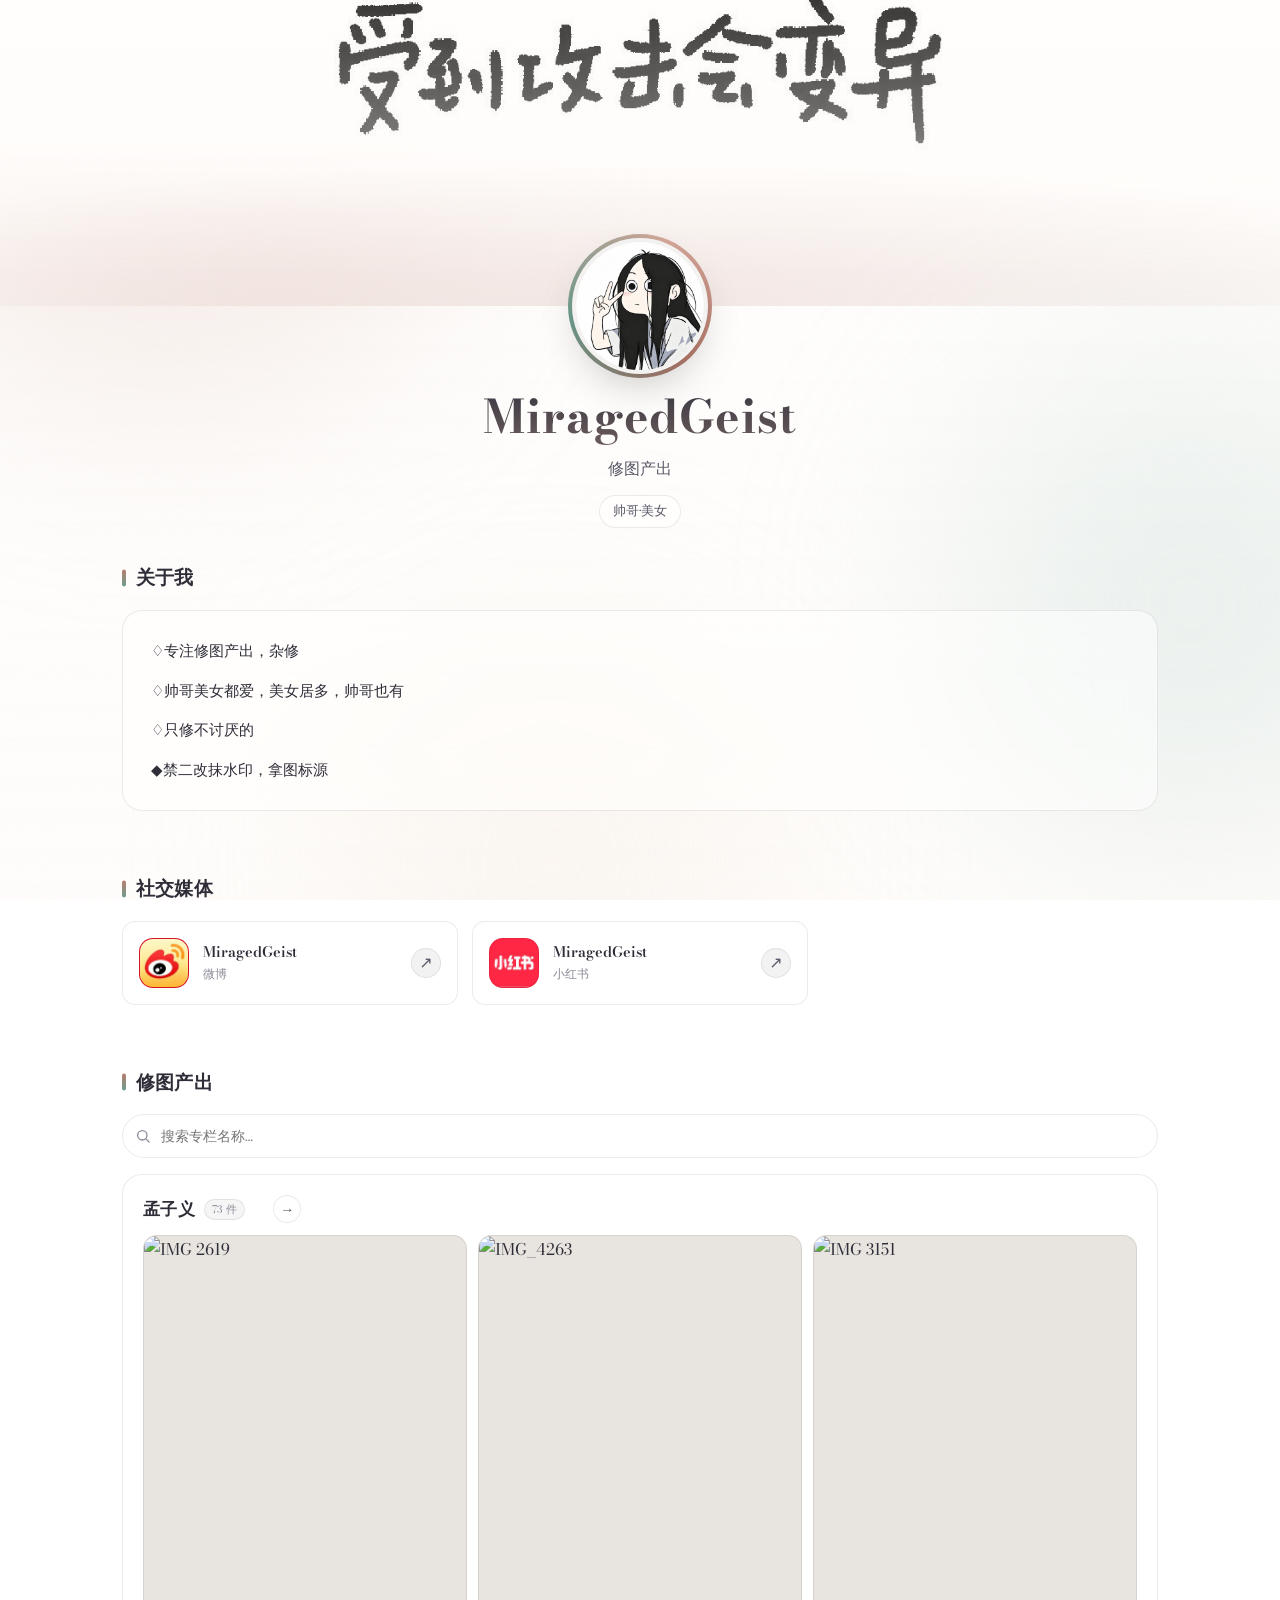
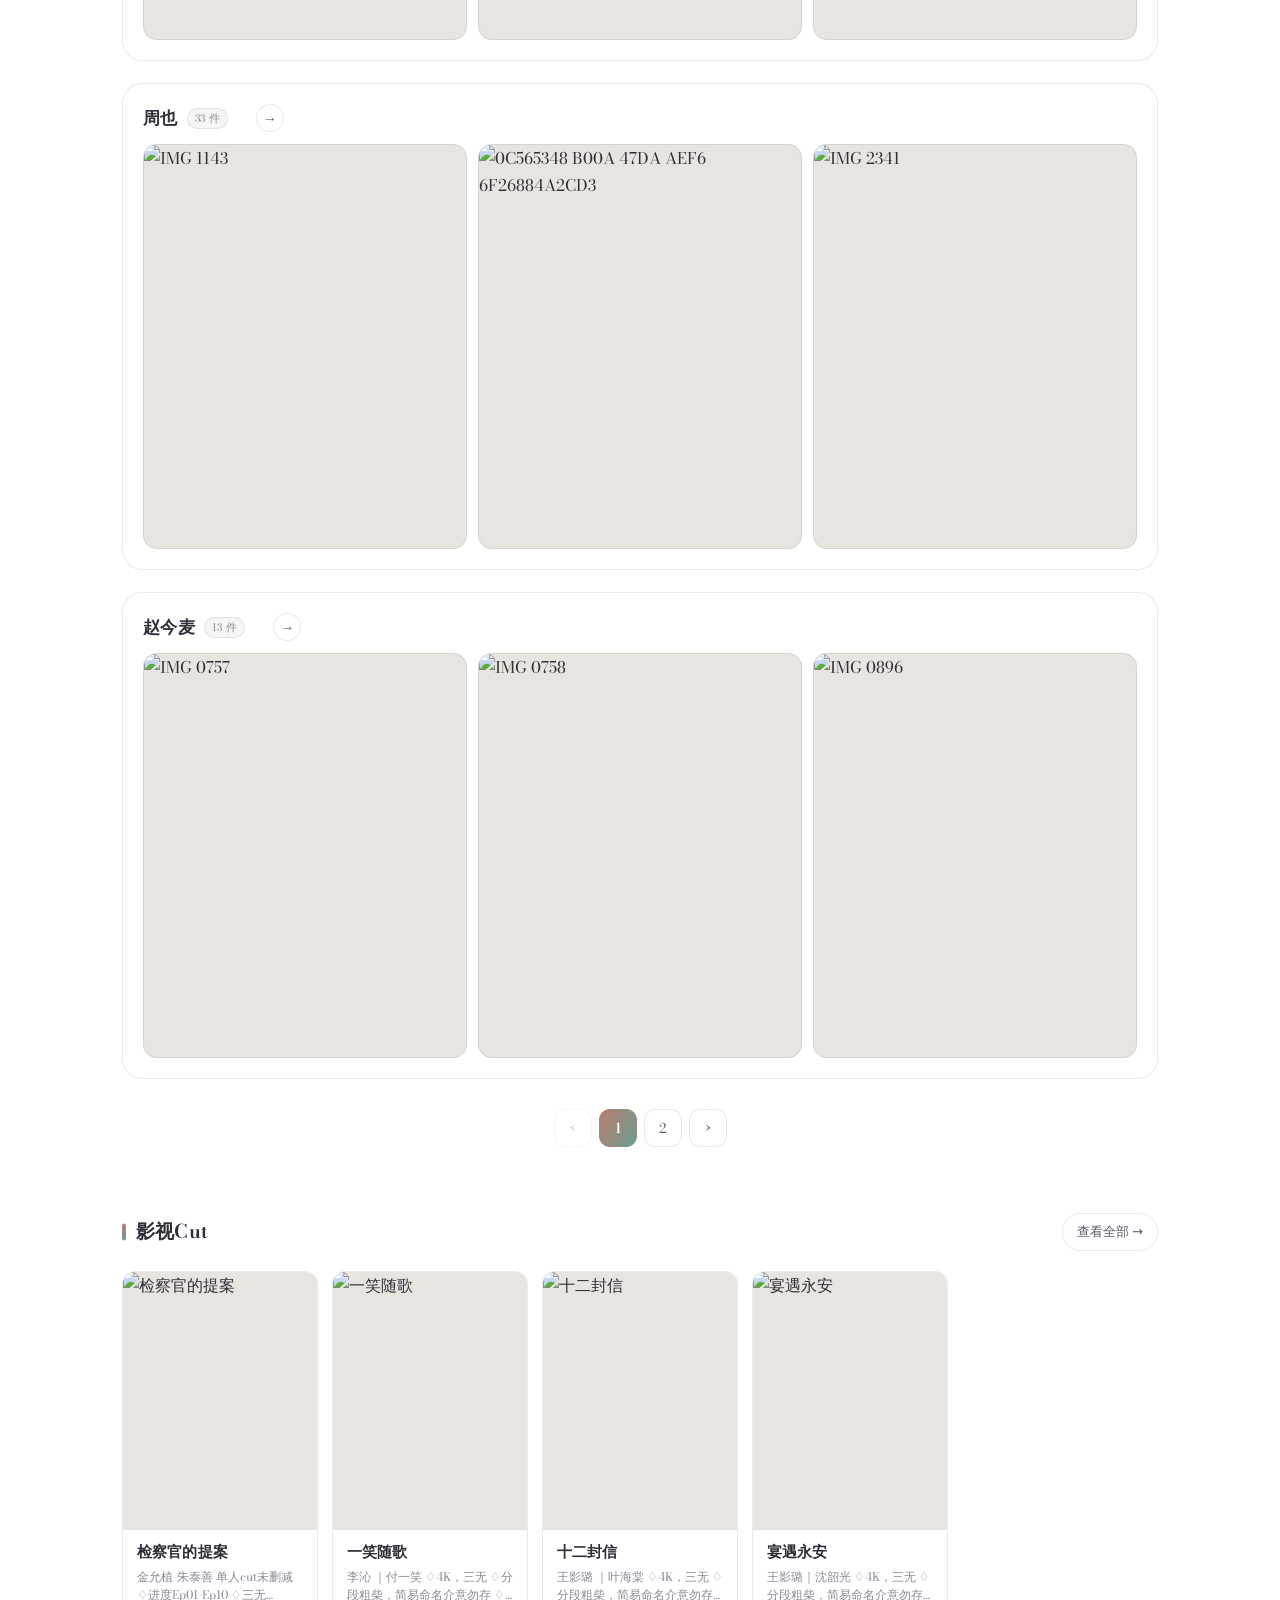
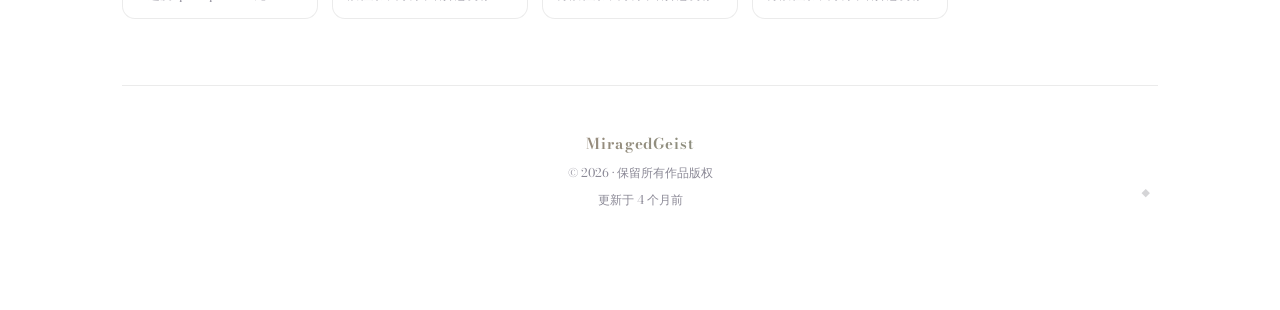
==== commit ff2342ec: "fix: 影视编辑可点击原图替换 + 影视图片走 COS Cut 文件夹（与 Photos v5.0 同逻辑） 1. 影视编辑替换图片：预览图 imgEl 新增 onclick（title='点击替换" ====
--- a/index.html
+++ b/index.html
@@ -193,6 +193,6 @@
 <input type="file" id="filePicker" hidden />
 
 <!-- v= 为防缓存版本号：每次修改 assets/js 下的文件后请同步把此数字 +1（与 index.html 一致） -->
-<script type="module" src="assets/js/app.js?v=9"></script>
+<script type="module" src="assets/js/app.js?v=11"></script>
 </body>
 </html>
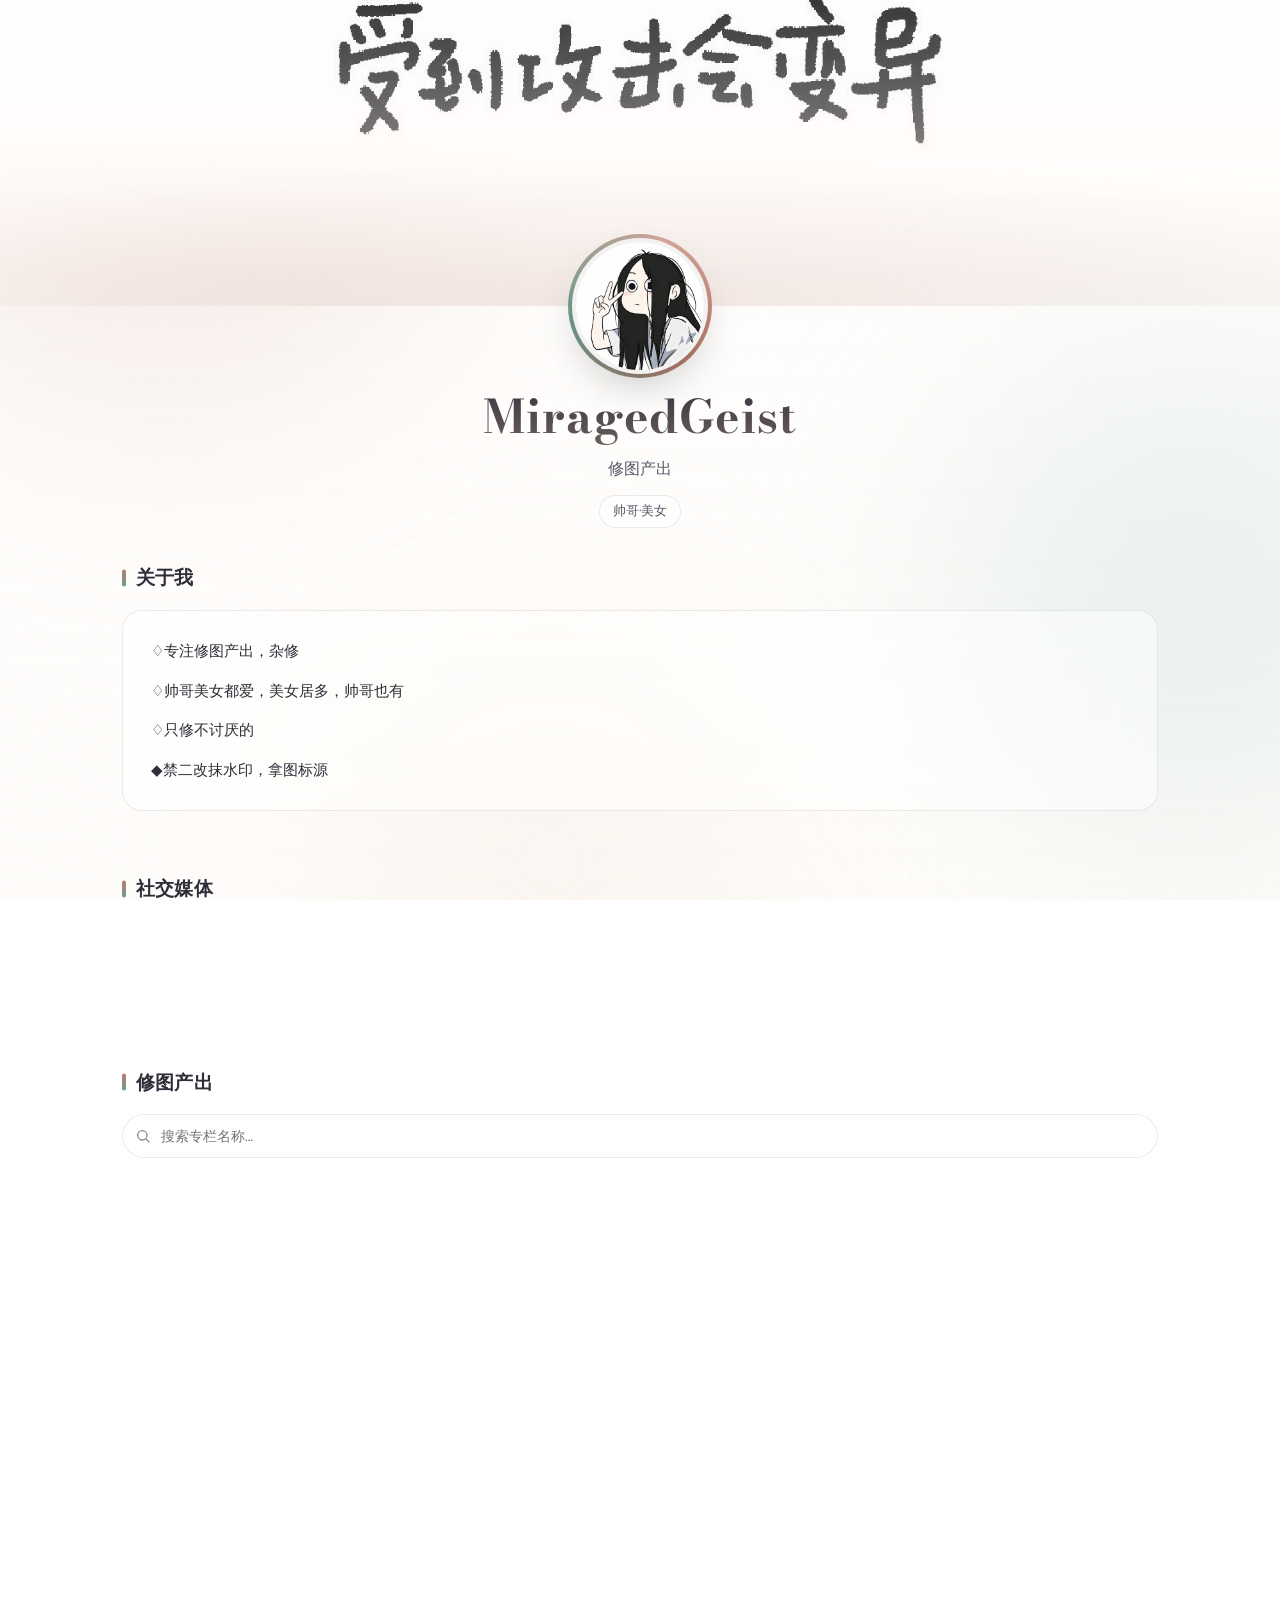
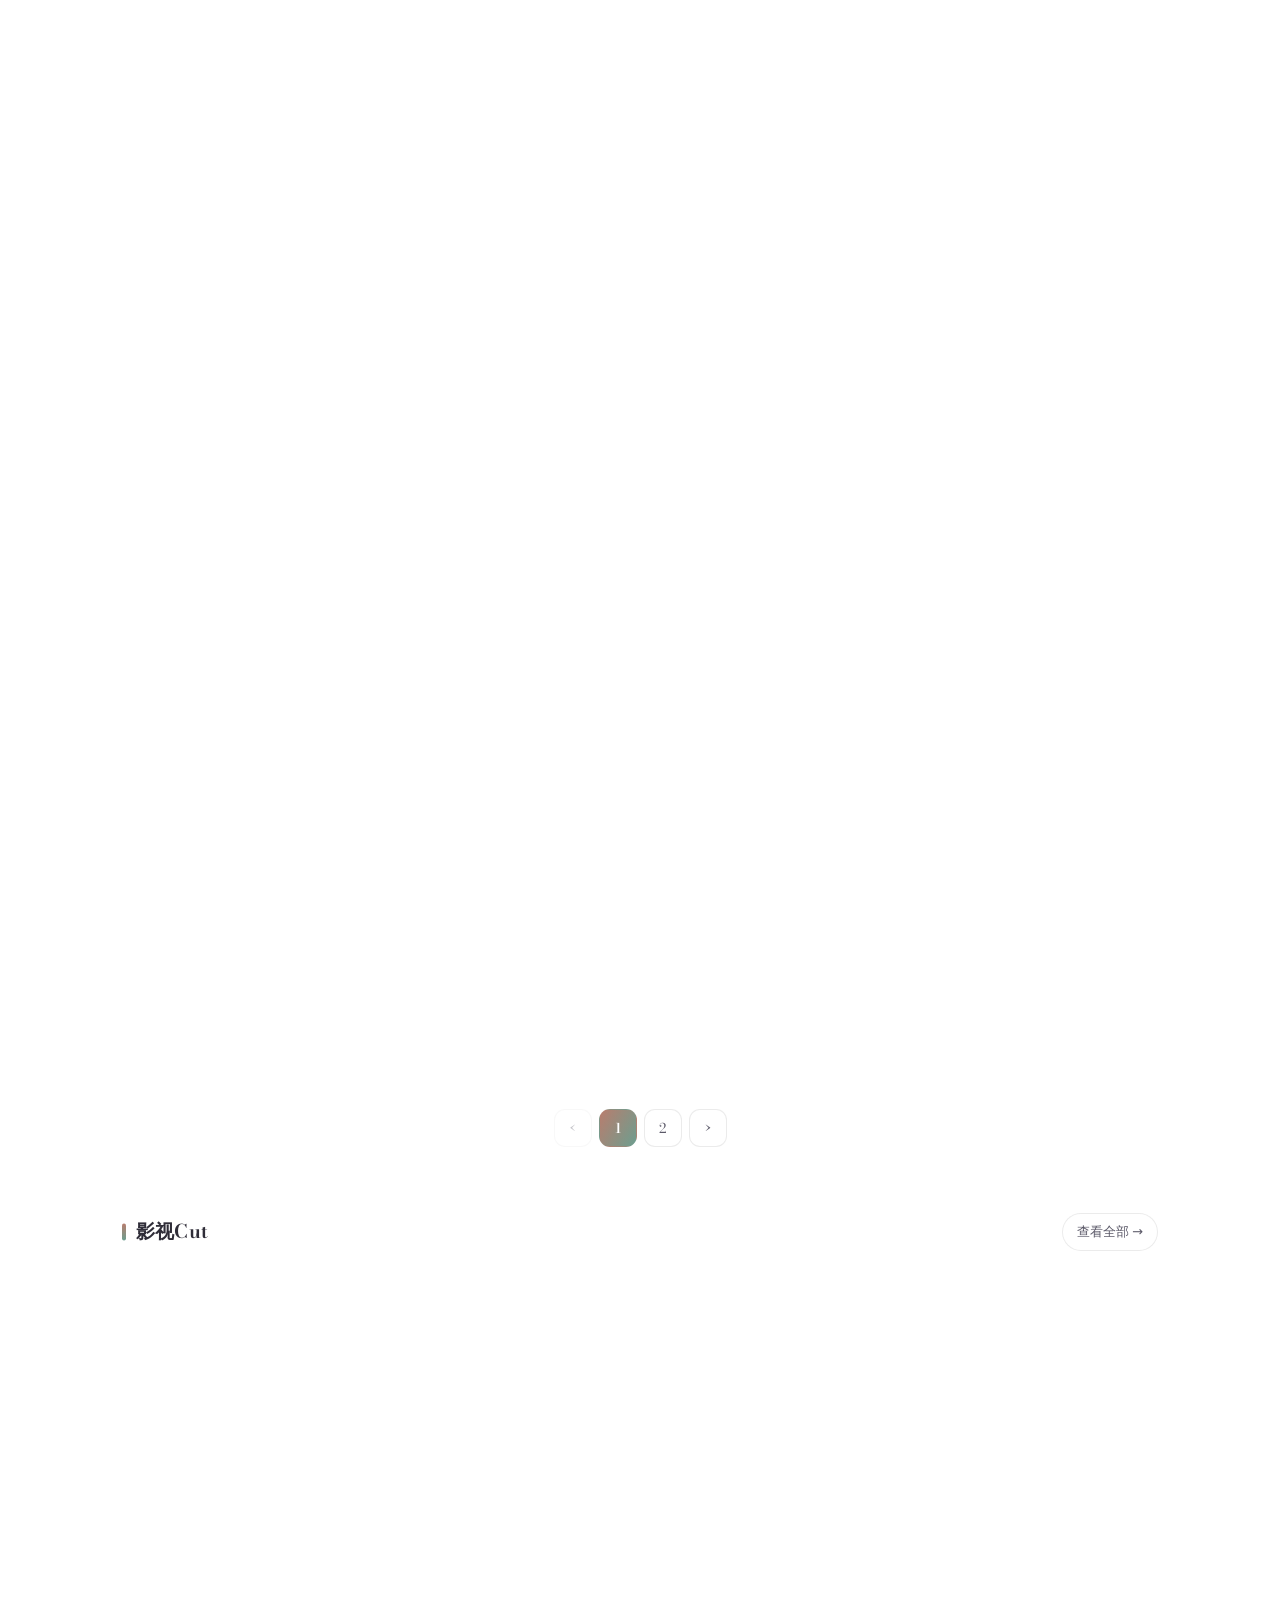
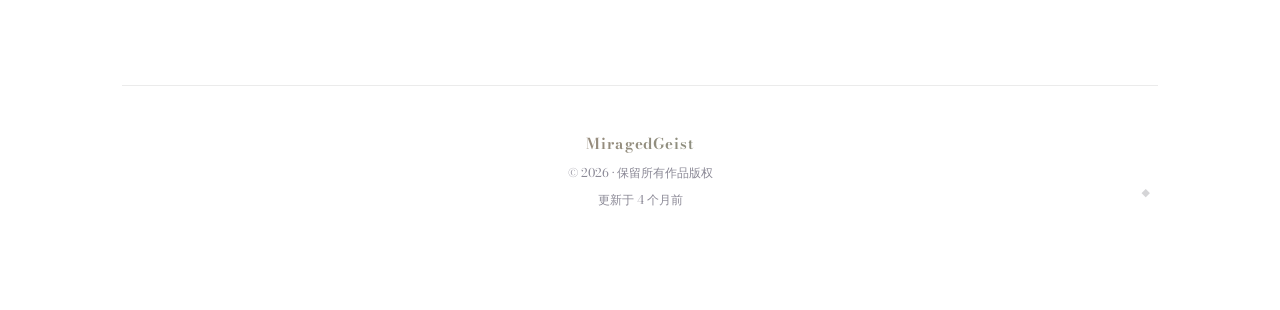
==== commit a6a835b9: "feat: 专栏图片/文件夹与 COS 桶同步（删图删原图+缩略图、新建建同名夹、删专栏删整夹） 前端(admin.js): - 新增 cosKeyOf(): 从 COS URL 还原原始 key（d" ====
--- a/index.html
+++ b/index.html
@@ -193,6 +193,6 @@
 <input type="file" id="filePicker" hidden />
 
 <!-- v= 为防缓存版本号：每次修改 assets/js 下的文件后请同步把此数字 +1（与 index.html 一致） -->
-<script type="module" src="assets/js/app.js?v=11"></script>
+<script type="module" src="assets/js/app.js?v=12"></script>
 </body>
 </html>
